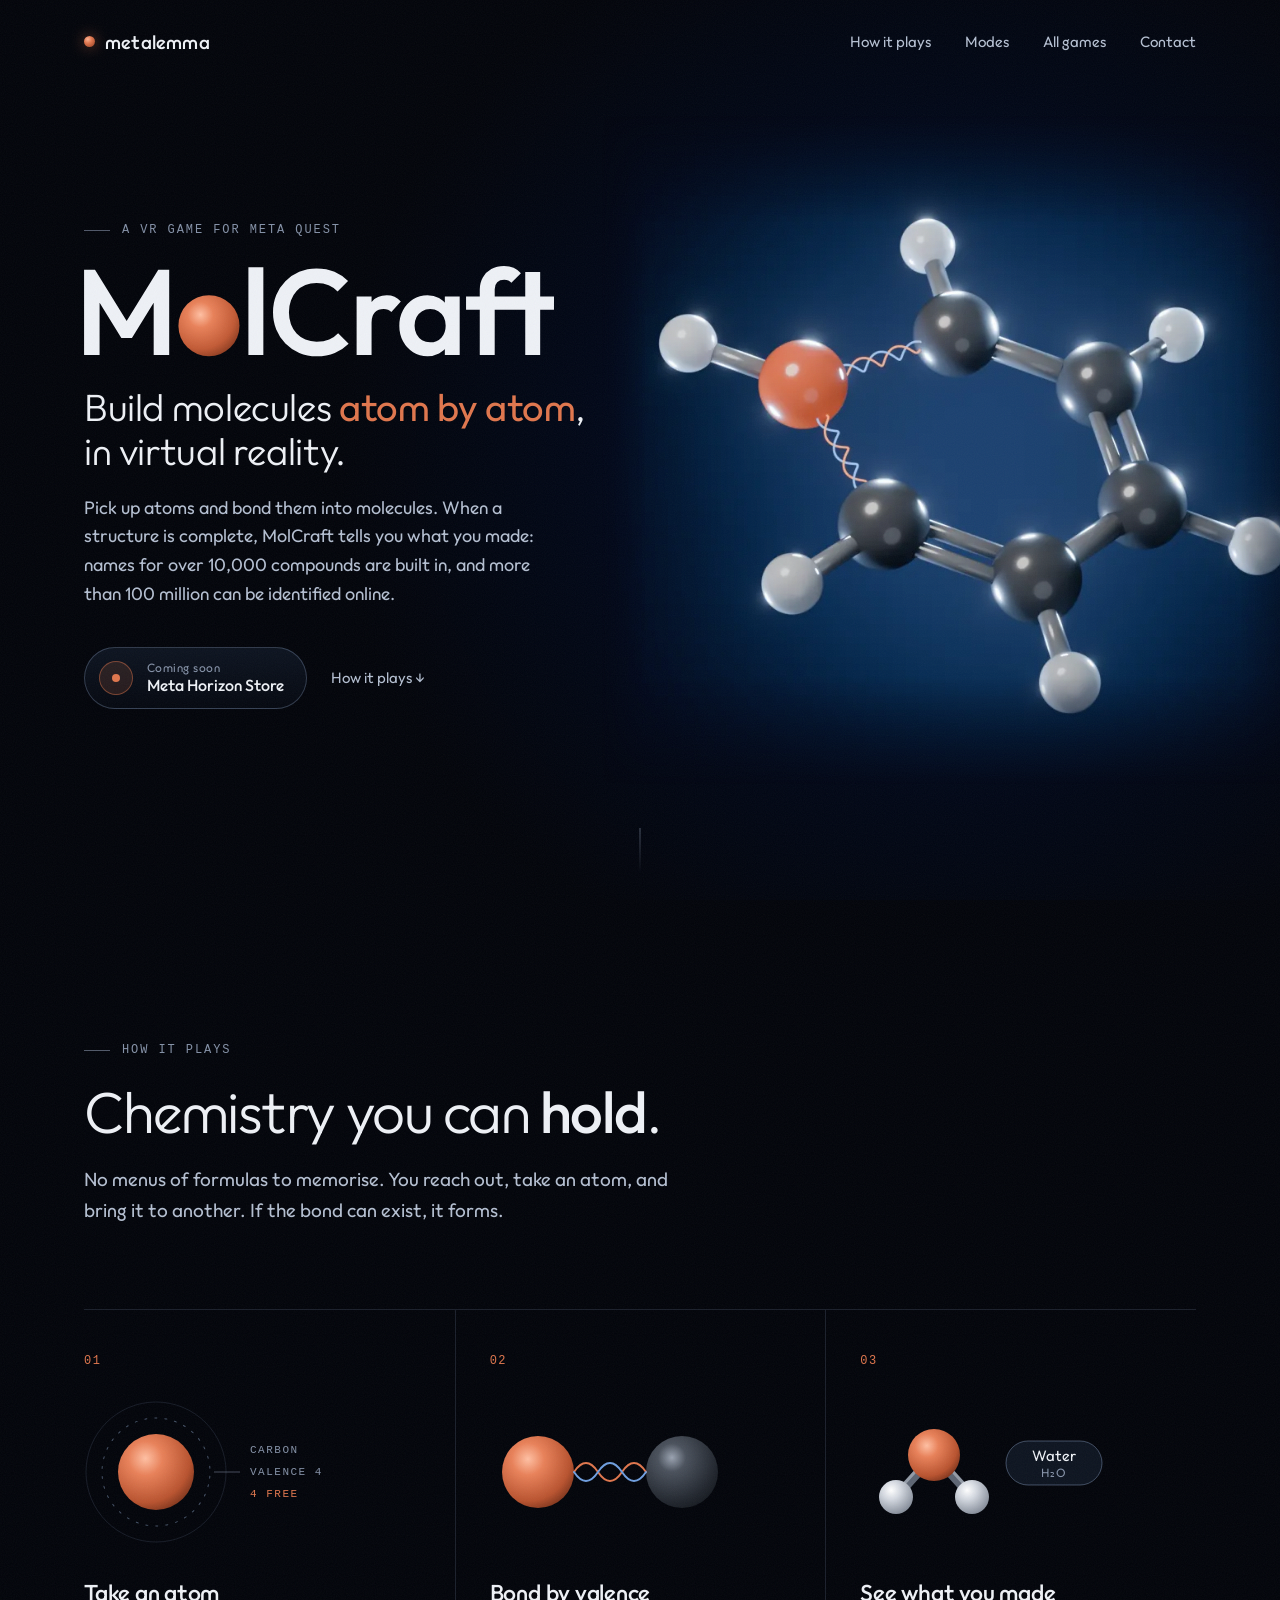
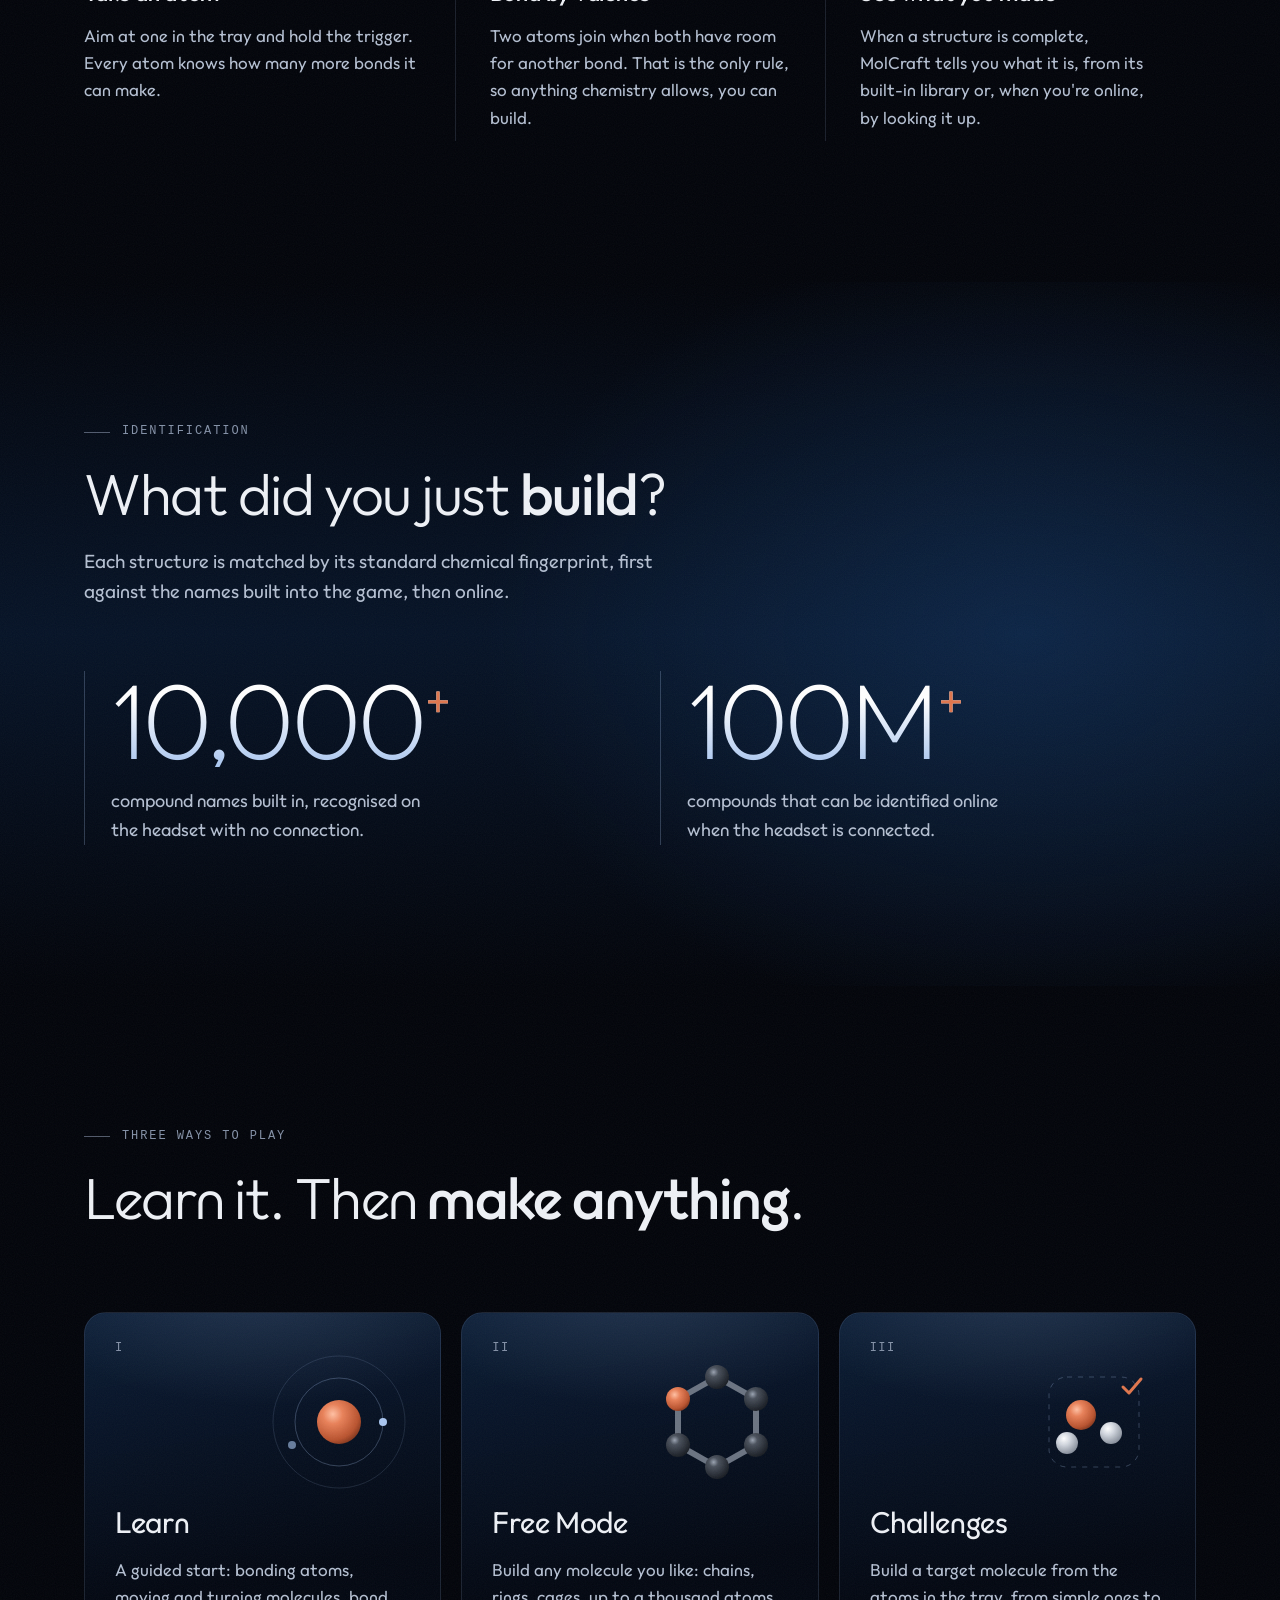
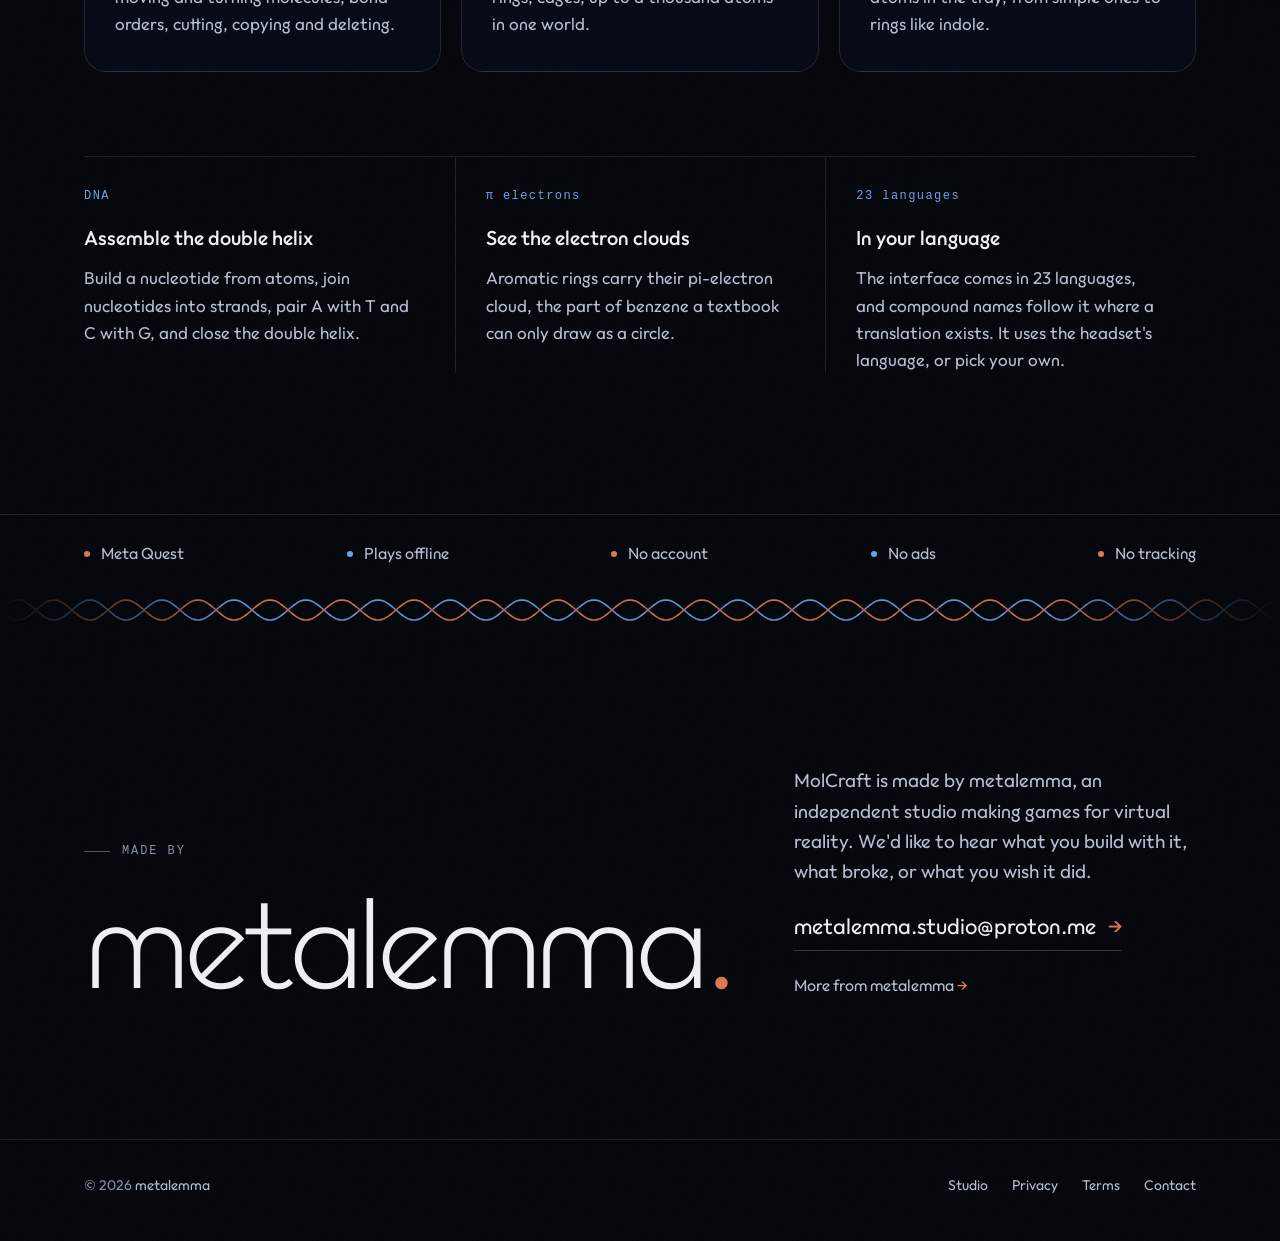
==== molcraft/index.html @ 891bd593 "Make the home page the studio's, move MolCraft to /molcraft/ The root is now metalemma's studio page" ====
<!doctype html>
<html lang="en">
<head>
<meta charset="utf-8">
<meta name="viewport" content="width=device-width, initial-scale=1">
<title>MolCraft — build molecules atom by atom in VR · metalemma</title>
<meta name="description" content="MolCraft is a VR game for Meta Quest from metalemma: pick up atoms, bond them into molecules, and see what you made.">
<meta name="theme-color" content="#02040a">
<meta property="og:type" content="website">
<meta property="og:site_name" content="metalemma">
<meta property="og:title" content="MolCraft — build molecules atom by atom in VR">
<meta property="og:description" content="A VR molecule-building game for Meta Quest, from metalemma.">
<meta property="og:url" content="https://metalemma.github.io/molcraft/">
<meta property="og:image" content="https://metalemma.github.io/assets/og.jpg">
<meta name="twitter:card" content="summary_large_image">
<link rel="icon" type="image/png" href="../assets/favicon.png">
<link rel="apple-touch-icon" href="../assets/apple-touch-icon.png">
<link rel="preload" href="../assets/outfit.woff2" as="font" type="font/woff2" crossorigin>
<link rel="stylesheet" href="../assets/site.css">
<style>
  /* ---------- hero ---------- */
  .hero {
    position: relative;
    min-height: min(100svh, 980px);
    display: flex; align-items: center;
    isolation: isolate;
    overflow: hidden;
  }
  .hero::before { /* the blue pool of light behind the molecule */
    content: ""; position: absolute; z-index: -2;
    inset: 0;
    background:
      radial-gradient(ellipse 48% 62% at 74% 50%, rgba(0, 9, 30, 1) 0, rgba(0, 8, 27, 0.92) 50%, rgba(0, 8, 27, 0) 100%),
      radial-gradient(ellipse 30% 40% at 76% 50%, rgba(28, 72, 130, 0.35), transparent);
  }
  .hero-art {
    position: absolute; z-index: -1;
    right: max(-5vw, calc((100vw - 1560px) / 2));
    top: 50%;
    width: min(58vw, 920px);
    transform: translateY(-50%);
    --fade: linear-gradient(90deg, transparent, #000 6%, #000 86%, transparent), linear-gradient(transparent, #000 16%, #000 84%, transparent);
    -webkit-mask-image: var(--fade); -webkit-mask-composite: source-in;
            mask-image: var(--fade); mask-composite: intersect;
    animation: hover 11s ease-in-out infinite;
  }
  .hero-art img { width: 100%; height: auto; }
  @keyframes hover {
    0%, 100% { transform: translateY(-50%) rotate(0deg); }
    50% { transform: translateY(calc(-50% - 12px)) rotate(-0.6deg); }
  }
  .hero .wrap { width: 100%; padding-top: 110px; padding-bottom: 90px; }
  .hero-copy { max-width: 520px; }
  .hero .label { animation: rise .9s .1s both cubic-bezier(.2,.7,.2,1); }
  .wordmark {
    margin: 26px 0 0;
    width: min(100%, 470px);
    animation: rise 1s .2s both cubic-bezier(.2,.7,.2,1);
  }
  .wordmark svg { width: 100%; height: auto; overflow: visible; }
  .tagline {
    margin: 30px 0 0;
    font-size: clamp(26px, 3.1vw, 38px);
    line-height: 1.15; font-weight: 300; letter-spacing: -0.01em;
    animation: rise 1s .32s both cubic-bezier(.2,.7,.2,1);
  }
  .tagline em { font-style: normal; color: var(--coral); font-weight: 400; }
  .pitch {
    margin: 20px 0 0; max-width: 460px;
    color: var(--ink-2); font-size: 18px;
    animation: rise 1s .44s both cubic-bezier(.2,.7,.2,1);
  }
  .cta {
    margin-top: 38px; display: flex; flex-wrap: wrap; align-items: center; gap: 14px 24px;
    animation: rise 1s .56s both cubic-bezier(.2,.7,.2,1);
  }
  /* Not a link until the store page is live. To link it, change the span to
     <a class="store" href="https://www.meta.com/experiences/..."> and drop aria-disabled. */
  .store {
    display: inline-flex; align-items: center; gap: 14px;
    padding: 12px 22px 12px 14px;
    border: 1px solid var(--line-strong);
    border-radius: 999px;
    background: linear-gradient(180deg, rgba(111, 159, 224, 0.10), rgba(111, 159, 224, 0.03));
    color: var(--ink); text-decoration: none;
    backdrop-filter: blur(6px);
  }
  .store .glyph {
    width: 34px; height: 34px; border-radius: 50%;
    display: grid; place-items: center;
    background: rgba(224, 118, 77, 0.14);
    border: 1px solid rgba(224, 118, 77, 0.45);
  }
  .store .glyph i {
    width: 8px; height: 8px; border-radius: 50%; background: var(--coral);
    box-shadow: 0 0 0 0 rgba(224, 118, 77, 0.6);
    animation: ping 2.4s ease-out infinite;
  }
  @keyframes ping { 70%, 100% { box-shadow: 0 0 0 9px rgba(224, 118, 77, 0); } }
  .store small { display: block; font-size: 12px; color: var(--ink-3); letter-spacing: 0.04em; line-height: 1.3; }
  .store b { display: block; font-weight: 500; font-size: 16px; line-height: 1.3; }
  .cta .more { color: var(--ink-2); text-decoration: none; font-size: 15px; }
  .cta .more:hover { color: var(--ink); }
  .cta .more span { display: inline-block; transition: transform .25s; }
  .cta .more:hover span { transform: translateY(3px); }

  @keyframes rise { from { opacity: 0; transform: translateY(14px); } }

  .scroll-cue {
    position: absolute; left: 50%; bottom: 26px; transform: translateX(-50%);
    width: 1px; height: 46px;
    background: linear-gradient(var(--ink-3), transparent);
    opacity: .6;
  }

  /* ---------- sections ---------- */
  section { position: relative; }
  .sec { padding: clamp(80px, 11vw, 150px) 0; }
  .sec-head { display: grid; gap: 22px; max-width: 760px; }
  .sec-head h2 {
    margin: 0;
    font-size: clamp(34px, 4.6vw, 58px);
    line-height: 1.04; font-weight: 300; letter-spacing: -0.025em;
  }
  .sec-head h2 strong { font-weight: 500; }
  .sec-head p { margin: 0; color: var(--ink-2); font-size: 19px; max-width: 600px; }

  /* ---------- the three steps ---------- */
  .steps {
    margin-top: clamp(48px, 7vw, 84px);
    display: grid; grid-template-columns: repeat(3, 1fr);
    border-top: 1px solid var(--line);
  }
  .step {
    padding: 34px 34px 10px 0;
    position: relative;
  }
  .step + .step { padding-left: 34px; border-left: 1px solid var(--line); }
  .step .n {
    font-family: var(--mono); font-size: 12px; color: var(--coral); letter-spacing: .12em;
  }
  .step figure { margin: 26px 0 28px; height: 150px; display: grid; place-items: center start; }
  .step figure svg { height: 150px; width: auto; max-width: 100%; overflow: visible; }
  .step h3 { margin: 0 0 10px; font-size: 23px; font-weight: 500; letter-spacing: -0.01em; }
  .step p { margin: 0; color: var(--ink-2); }

  /* ---------- numbers ---------- */
  .numbers {
    background:
      radial-gradient(ellipse 60% 80% at 80% 50%, rgba(20, 58, 108, 0.45), transparent 70%),
      linear-gradient(180deg, var(--void), var(--navy) 50%, var(--void));
  }
  .numbers .wrap { display: grid; grid-template-columns: 1fr 1fr; gap: 64px 40px; align-items: start; }
  .numbers .sec-head { grid-column: 1 / -1; }
  .num { border-left: 1px solid var(--line-strong); padding-left: 26px; }
  .num .big {
    display: block;
    font-size: clamp(64px, 8.4vw, 120px);
    line-height: .9; font-weight: 200; letter-spacing: -0.045em;
    background: linear-gradient(180deg, #fff 30%, var(--blue-soft));
    -webkit-background-clip: text; background-clip: text; color: transparent;
  }
  .num .big sup { font-size: .45em; vertical-align: .85em; color: var(--coral); -webkit-text-fill-color: var(--coral); font-weight: 300; margin-left: .04em; }
  .num p { margin: 20px 0 0; color: var(--ink-2); max-width: 320px; font-size: 18px; }

  /* ---------- modes ---------- */
  .modes {
    margin-top: clamp(48px, 7vw, 84px);
    display: grid; grid-template-columns: repeat(3, 1fr); gap: 20px;
  }
  .mode {
    position: relative; overflow: hidden;
    border: 1px solid var(--line);
    border-radius: 22px;
    padding: 30px 30px 34px;
    min-height: 360px;
    display: flex; flex-direction: column; justify-content: flex-end;
    background: linear-gradient(170deg, rgba(14, 38, 72, 0.7), rgba(3, 8, 18, 0.9) 70%);
    transition: border-color .3s, transform .4s cubic-bezier(.2,.7,.2,1);
  }
  .mode:hover { border-color: var(--line-strong); transform: translateY(-4px); }
  .mode::before { /* rim light, as in the render */
    content: ""; position: absolute; inset: 0; border-radius: inherit; pointer-events: none;
    background: radial-gradient(120% 60% at 50% -10%, rgba(169, 198, 240, 0.16), transparent 60%);
  }
  .mode .tag { position: absolute; top: 26px; left: 30px; font-family: var(--mono); font-size: 12px; color: var(--ink-3); letter-spacing: .12em; }
  .mode svg { position: absolute; top: 34px; right: 26px; width: 150px; height: 150px; }
  .mode h3 { margin: 0 0 10px; font-size: 30px; font-weight: 400; letter-spacing: -0.015em; }
  .mode p { margin: 0; color: var(--ink-2); }

  /* ---------- details ---------- */
  .details { margin-top: clamp(48px, 7vw, 84px); display: grid; grid-template-columns: repeat(3, 1fr); gap: 0; border-top: 1px solid var(--line); }
  .detail { padding: 30px 30px 0 0; }
  .detail + .detail { padding-left: 30px; border-left: 1px solid var(--line); }
  .detail h3 { margin: 0 0 10px; font-size: 20px; font-weight: 500; }
  .detail p { margin: 0; color: var(--ink-2); }
  .detail .k { display: block; font-family: var(--mono); font-size: 12px; color: var(--blue); letter-spacing: .12em; margin-bottom: 16px; }

  /* ---------- facts strip ---------- */
  .facts {
    border-top: 1px solid var(--line);
    padding: 26px 0 30px;
  }
  .facts ul {
    list-style: none; margin: 0; padding: 0;
    display: flex; flex-wrap: wrap; justify-content: space-between; gap: 14px 30px;
    font-size: 16px; color: var(--ink-2);
  }
  .facts li { display: inline-flex; align-items: center; gap: 11px; }
  .facts li::before { content: ""; width: 6px; height: 6px; border-radius: 50%; background: var(--coral); }
  .facts li:nth-child(even)::before { background: var(--blue); }

  /* ---------- studio ---------- */
  .studio .wrap { display: grid; grid-template-columns: 1fr 1fr; gap: 60px; align-items: end; }
  .studio .studio-name {
    margin: 22px 0 0;
    font-size: clamp(56px, 10vw, 148px); line-height: .9; font-weight: 200; letter-spacing: -0.05em;
  }
  .studio .studio-name span { color: var(--coral); }
  .studio p.lede { margin: 0 0 22px; color: var(--ink-2); font-size: 19px; max-width: 470px; }
  .mail {
    display: inline-flex; align-items: center; gap: 12px;
    font-size: clamp(18px, 2vw, 22px); color: var(--ink); text-decoration: none;
    border-bottom: 1px solid var(--line-strong); padding-bottom: 6px;
  }
  .mail:hover { border-color: var(--coral); color: var(--ink); }
  .mail span { color: var(--coral); transition: transform .25s; }
  .studio .studio-name a { color: inherit; text-decoration: none; }
  .studio-link { display: table; margin-top: 22px; color: var(--ink-2); text-decoration: none; font-size: 16px; }
  .studio-link span { display: inline-block; color: var(--coral); transition: transform .25s; }
  .studio-link:hover { color: var(--ink); }
  .studio-link:hover span { transform: translateX(4px); }
  .mail:hover span { transform: translateX(4px); }

  /* ---------- reveal on scroll ---------- */
  .js .reveal { opacity: 0; transform: translateY(22px); transition: opacity .9s cubic-bezier(.2,.7,.2,1), transform .9s cubic-bezier(.2,.7,.2,1); }
  .js .reveal.in { opacity: 1; transform: none; }

  /* ---------- small screens ---------- */
  @media (max-width: 1200px) and (min-width: 901px) {
    .hero-art { width: 52vw; right: -2vw; }
    .hero-copy { max-width: 46vw; }
    .wordmark { width: min(100%, 400px); }
  }
  @media (max-width: 900px) {
    .hero { min-height: auto; display: block; }
    .hero::before { background: radial-gradient(ellipse 90% 34% at 50% 22%, rgba(0, 8, 27, 1), rgba(0, 8, 27, 0)); }
    .hero-art {
      position: relative; right: auto; top: auto;
      width: 118vw; margin: 70px -9vw -10vw; transform: none;
      animation-name: hover-m;
    }
    @keyframes hover-m { 50% { transform: translateY(-8px); } }
    .hero .wrap { padding-top: 0; padding-bottom: 72px; }
    .scroll-cue { display: none; }
    .steps, .details { grid-template-columns: 1fr; }
    .step, .step + .step, .detail, .detail + .detail { padding: 30px 0; border-left: 0; }
    .step + .step, .detail + .detail { border-top: 1px solid var(--line); }
    .step figure { height: 120px; margin: 18px 0 20px; }
    .step figure svg { height: 120px; }
    .modes { grid-template-columns: 1fr; }
    .mode { min-height: 280px; }
    .studio .wrap { grid-template-columns: 1fr; gap: 30px; }
  }
  @media (max-width: 560px) {
    body { font-size: 16px; }
    .bar nav a.opt { display: none; }
    .numbers .wrap { grid-template-columns: 1fr; gap: 34px; }
    .facts ul { justify-content: flex-start; }
    .sec-head p, .studio p.lede { font-size: 17px; }
  }
</style>
</head>
<body>
<a class="skip" href="#main">Skip to content</a>

<header class="bar">
  <div class="wrap">
    <a class="studio-mark" href="../" aria-label="metalemma home"><span class="dot" aria-hidden="true"></span>metalemma</a>
    <nav aria-label="Site">
      <a class="opt" href="#molcraft">How it plays</a>
      <a class="opt" href="#modes">Modes</a>
      <a href="../#games">All games</a>
      <a href="#studio">Contact</a>
    </nav>
  </div>
</header>

<main id="main">

  <section class="hero" aria-labelledby="molcraft-title">
    <div class="hero-art" aria-hidden="true">
      <picture>
        <source type="image/webp" srcset="../assets/molecule-900.webp 900w, ../assets/molecule-1600.webp 1600w" sizes="(max-width: 900px) 118vw, 58vw">
        <img src="../assets/molecule-1100.jpg" width="1600" height="1440" alt="" fetchpriority="high">
      </picture>
    </div>
    <div class="wrap">
      <div class="hero-copy">
        <span class="label">A VR game for Meta Quest</span>
        <h1 class="wordmark" id="molcraft-title">
          <svg viewBox="73 -732 3865 742" role="img" aria-label="MolCraft">
            <defs>
              <radialGradient id="atom" cx="0.36" cy="0.32" r="0.75">
                <stop offset="0" stop-color="#ffc0a3"/>
                <stop offset="0.28" stop-color="#e98159"/>
                <stop offset="0.75" stop-color="#c25a35"/>
                <stop offset="1" stop-color="#8a3a1f"/>
              </radialGradient>
            </defs>
            <path fill="#eef1f6" d="M73.4 0V-701.8H163.2L450.3 -236.5H396.7L683.6 -701.8H773.4V0H645.9V-480.9L672.3 -473.7L467 -140.8H379.8L174.6 -473.7L200.9 -480.9V0Z M1424.9 0V-721.8H1547.8V0Z M1985.6 10.3Q1908.7 10.3 1843.3 -17.2Q1777.8 -44.7 1729.1 -94.3Q1680.3 -143.8 1653.8 -209.7Q1627.3 -275.5 1627.3 -351.1Q1627.3 -426.8 1653.8 -492.5Q1680.3 -558.3 1729 -607.3Q1777.7 -656.3 1843 -684.2Q1908.4 -712.1 1985.3 -712.1Q2070 -712.1 2133 -684.4Q2196.1 -656.7 2244.5 -609L2158.2 -522.6Q2128.3 -555.4 2085.3 -573.8Q2042.3 -592.2 1985.3 -592.2Q1935.1 -592.2 1893.5 -574.9Q1851.9 -557.7 1821.5 -525.5Q1791.2 -493.2 1774.7 -448.8Q1758.2 -404.4 1758.2 -351.1Q1758.2 -297.6 1774.7 -253.1Q1791.2 -208.7 1821.5 -176.5Q1851.9 -144.3 1893.5 -126.9Q1935.1 -109.6 1985.3 -109.6Q2046.4 -109.6 2089.5 -128.3Q2132.7 -147 2162.9 -179.9L2249.4 -93.5Q2200.6 -44.9 2135.5 -17.3Q2070.3 10.3 1985.6 10.3Z M2314.9 0V-481.8H2437.8V0ZM2437.8 -266.8 2391.9 -295.2Q2397.6 -384.5 2439.6 -438.2Q2481.6 -491.8 2562.7 -491.8Q2598.4 -491.8 2626.7 -479.6Q2655 -467.3 2678.5 -440.4L2600.8 -354.1Q2588.7 -367.2 2573.1 -373.1Q2557.4 -379 2536.9 -379Q2493.3 -379 2465.6 -351.7Q2437.8 -324.4 2437.8 -266.8Z M2897.5 10Q2831.9 10 2779.3 -23Q2726.7 -56 2696.3 -112.7Q2665.9 -169.3 2665.9 -240.1Q2665.9 -311.7 2696.3 -368.4Q2726.7 -425.1 2779.3 -458.5Q2831.9 -491.8 2897.5 -491.8Q2950.7 -491.8 2992.3 -469.7Q3033.9 -447.5 3058.8 -408.8Q3083.7 -370 3084.8 -320.7V-161.1Q3083.7 -111.8 3059.2 -73Q3034.7 -34.3 2992.7 -12.1Q2950.7 10 2897.5 10ZM2919.4 -104.2Q2976.8 -104.2 3012 -142.6Q3047.3 -181 3047.3 -240.9Q3047.3 -281.2 3031.3 -312Q3015.4 -342.8 2986.7 -360.2Q2958 -377.6 2919.6 -377.6Q2882 -377.6 2853.3 -360.2Q2824.6 -342.8 2808 -311.9Q2791.5 -281 2791.5 -240.9Q2791.5 -200.8 2808 -169.9Q2824.4 -139 2853.2 -121.6Q2882 -104.2 2919.4 -104.2ZM3040.4 0V-129.5L3060.6 -246.9L3040.4 -363.4V-481.8H3162.6V0Z M3327.7 0V-538.3Q3327.7 -594.7 3352.7 -638.3Q3377.7 -681.8 3422.7 -707Q3467.6 -732.1 3527.3 -732.1Q3573.1 -732.1 3606 -716.7Q3638.9 -701.2 3666.2 -672.9L3587.7 -594.4Q3576.4 -605.8 3562.9 -612.3Q3549.3 -618.7 3528.8 -618.7Q3491.4 -618.7 3471 -598.4Q3450.6 -578 3450.6 -540.5V0ZM3214.9 -372.8V-481.8H3594.1V-372.8Z M3701.7 0V-682.1H3824.6V0ZM3588.2 -372.8V-481.8H3938.1V-372.8Z"/>
            <circle fill="url(#atom)" cx="1100.4" cy="-240.9" r="251.2"/>
          </svg>
        </h1>
        <p class="tagline">Build molecules <em>atom by atom</em>, in virtual reality.</p>
        <p class="pitch">Pick up atoms and bond them into molecules. When a structure is complete, MolCraft tells you what you made: names for over 10,000 compounds are built in, and more than 100 million can be identified online.</p>
        <div class="cta">
          <span class="store" aria-disabled="true">
            <span class="glyph" aria-hidden="true"><i></i></span>
            <span><small>Coming soon</small><b>Meta Horizon Store</b></span>
          </span>
          <a class="more" href="#molcraft">How it plays <span aria-hidden="true">↓</span></a>
        </div>
      </div>
    </div>
    <div class="scroll-cue" aria-hidden="true"></div>
  </section>

  <section class="sec" id="molcraft" aria-labelledby="how-title">
    <div class="wrap">
      <div class="sec-head reveal">
        <span class="label">How it plays</span>
        <h2 id="how-title">Chemistry you can <strong>hold</strong>.</h2>
        <p>No menus of formulas to memorise. You reach out, take an atom, and bring it to another. If the bond can exist, it forms.</p>
      </div>

      <div class="steps">
        <article class="step reveal">
          <span class="n">01</span>
          <figure aria-hidden="true">
            <svg viewBox="-6 0 246 150">
              <defs>
                <radialGradient id="g-coral" cx=".36" cy=".32" r=".75"><stop offset="0" stop-color="#ffc0a3"/><stop offset=".3" stop-color="#e98159"/><stop offset=".78" stop-color="#b9532f"/><stop offset="1" stop-color="#7a321a"/></radialGradient>
                <radialGradient id="g-metal" cx=".36" cy=".3" r=".78"><stop offset="0" stop-color="#9aa3b1"/><stop offset=".25" stop-color="#4a515c"/><stop offset=".8" stop-color="#20252d"/><stop offset="1" stop-color="#14181e"/></radialGradient>
                <radialGradient id="g-h" cx=".36" cy=".3" r=".78"><stop offset="0" stop-color="#ffffff"/><stop offset=".35" stop-color="#d4d9e1"/><stop offset="1" stop-color="#7d8592"/></radialGradient>
                <linearGradient id="g-bond" x1="0" y1="0" x2="0" y2="1"><stop offset="0" stop-color="#c5ccd6"/><stop offset=".5" stop-color="#7c8592"/><stop offset="1" stop-color="#3a4049"/></linearGradient>
              </defs>
              <circle cx="66" cy="75" r="38" fill="url(#g-coral)"/>
              <circle cx="66" cy="75" r="54" fill="none" stroke="#a9c6f0" stroke-opacity=".4" stroke-dasharray="2 8" stroke-linecap="round">
                <animateTransform attributeName="transform" type="rotate" from="0 66 75" to="360 66 75" dur="40s" repeatCount="indefinite"/>
              </circle>
              <circle cx="66" cy="75" r="70" fill="none" stroke="#a9c6f0" stroke-opacity=".12"/>
              <g font-family="ui-monospace, Menlo, monospace" font-size="11" fill="#8592a8" letter-spacing="1.5">
                <text x="160" y="56">CARBON</text>
                <text x="160" y="78">VALENCE 4</text>
                <text x="160" y="100" fill="#e0764d">4 FREE</text>
              </g>
              <line x1="124" y1="75" x2="150" y2="75" stroke="#8592a8" stroke-opacity=".5"/>
            </svg>
          </figure>
          <h3>Take an atom</h3>
          <p>Aim at one in the tray and hold the trigger. Every atom knows how many more bonds it can make.</p>
        </article>

        <article class="step reveal">
          <span class="n">02</span>
          <figure aria-hidden="true">
            <svg viewBox="0 0 240 150">
              <circle cx="48" cy="75" r="36" fill="url(#g-coral)"/>
              <circle cx="192" cy="75" r="36" fill="url(#g-metal)"/>
              <g fill="none" stroke-width="2" stroke-linecap="round">
                <path id="strand-a" stroke="#e0764d" d="M84 75 C 92 63, 100 63, 108 75 S 124 87, 132 75 S 148 63, 156 75"/>
                <path stroke="#6f9fe0" d="M84 75 C 92 87, 100 87, 108 75 S 124 63, 132 75 S 148 87, 156 75"/>
              </g>
            </svg>
          </figure>
          <h3>Bond by valence</h3>
          <p>Two atoms join when both have room for another bond. That is the only rule, so anything chemistry allows, you can build.</p>
        </article>

        <article class="step reveal">
          <span class="n">03</span>
          <figure aria-hidden="true">
            <svg viewBox="0 0 250 150">
              <g>
                <g stroke-linecap="round"><line x1="74" y1="58" x2="36" y2="100" stroke="#5d6573" stroke-width="9"/><line x1="74" y1="58" x2="112" y2="100" stroke="#5d6573" stroke-width="9"/>
                <line x1="72" y1="56" x2="34" y2="98" stroke="#aab2bd" stroke-width="3" stroke-opacity=".7"/><line x1="76" y1="56" x2="114" y2="98" stroke="#aab2bd" stroke-width="3" stroke-opacity=".7"/></g>
                <circle cx="74" cy="58" r="26" fill="url(#g-coral)"/>
                <circle cx="36" cy="100" r="17" fill="url(#g-h)"/>
                <circle cx="112" cy="100" r="17" fill="url(#g-h)"/>
              </g>
              <g>
                <rect x="146" y="44" width="96" height="44" rx="22" fill="rgba(111,159,224,.10)" stroke="rgba(169,198,240,.35)"/>
                <text x="194" y="64" text-anchor="middle" font-family="Outfit, sans-serif" font-size="15" fill="#eef1f6">Water</text>
                <text x="194" y="80" text-anchor="middle" font-family="Outfit, sans-serif" font-size="12" fill="#8592a8" letter-spacing="1">H₂O</text>
              </g>
            </svg>
          </figure>
          <h3>See what you made</h3>
          <p>When a structure is complete, MolCraft tells you what it is, from its built-in library or, when you're online, by looking it up.</p>
        </article>
      </div>
    </div>
  </section>

  <section class="sec numbers" aria-labelledby="num-title">
    <div class="wrap">
      <div class="sec-head reveal">
        <span class="label">Identification</span>
        <h2 id="num-title">What did you just <strong>build</strong>?</h2>
        <p>Each structure is matched by its standard chemical fingerprint, first against the names built into the game, then online.</p>
      </div>
      <div class="num reveal">
        <span class="big">10,000<sup>+</sup></span>
        <p>compound names built in, recognised on the headset with no connection.</p>
      </div>
      <div class="num reveal">
        <span class="big">100M<sup>+</sup></span>
        <p>compounds that can be identified online when the headset is connected.</p>
      </div>
    </div>
  </section>

  <section class="sec" id="modes" aria-labelledby="modes-title">
    <div class="wrap">
      <div class="sec-head reveal">
        <span class="label">Three ways to play</span>
        <h2 id="modes-title">Learn it. Then <strong>make anything</strong>.</h2>
      </div>
      <div class="modes">
        <article class="mode reveal">
          <span class="tag">I</span>
          <svg viewBox="0 0 150 150" aria-hidden="true">
            <circle cx="75" cy="75" r="22" fill="url(#g-coral)"/>
            <circle cx="75" cy="75" r="44" fill="none" stroke="#a9c6f0" stroke-opacity=".28"/>
            <circle cx="75" cy="75" r="66" fill="none" stroke="#a9c6f0" stroke-opacity=".14"/>
            <circle cx="119" cy="75" r="4" fill="#a9c6f0"/>
            <circle cx="28" cy="98" r="4" fill="#a9c6f0" opacity=".6"/>
          </svg>
          <h3>Learn</h3>
          <p>A guided start: bonding atoms, moving and turning molecules, bond orders, cutting, copying and deleting.</p>
        </article>
        <article class="mode reveal">
          <span class="tag">II</span>
          <svg viewBox="0 0 150 150" aria-hidden="true">
            <g stroke="#6b7482" stroke-width="6" stroke-linecap="round">
              <line x1="75" y1="30" x2="114" y2="52"/><line x1="114" y1="52" x2="114" y2="98"/><line x1="114" y1="98" x2="75" y2="120"/>
              <line x1="75" y1="120" x2="36" y2="98"/><line x1="36" y1="98" x2="36" y2="52"/><line x1="36" y1="52" x2="75" y2="30"/>
            </g>
            <circle cx="75" cy="30" r="12" fill="url(#g-metal)"/><circle cx="114" cy="52" r="12" fill="url(#g-metal)"/>
            <circle cx="114" cy="98" r="12" fill="url(#g-metal)"/><circle cx="75" cy="120" r="12" fill="url(#g-metal)"/>
            <circle cx="36" cy="98" r="12" fill="url(#g-metal)"/><circle cx="36" cy="52" r="12" fill="url(#g-coral)"/>
          </svg>
          <h3>Free Mode</h3>
          <p>Build any molecule you like: chains, rings, cages, up to a thousand atoms in one world.</p>
        </article>
        <article class="mode reveal">
          <span class="tag">III</span>
          <svg viewBox="0 0 150 150" aria-hidden="true">
            <rect x="30" y="30" width="90" height="90" rx="18" fill="none" stroke="#a9c6f0" stroke-opacity=".28" stroke-dasharray="5 6"/>
            <circle cx="62" cy="68" r="15" fill="url(#g-coral)"/>
            <circle cx="92" cy="86" r="11" fill="url(#g-h)"/>
            <circle cx="48" cy="96" r="11" fill="url(#g-h)"/>
            <path d="M104 40 l6 6 l12 -14" fill="none" stroke="#e0764d" stroke-width="3" stroke-linecap="round" stroke-linejoin="round"/>
          </svg>
          <h3>Challenges</h3>
          <p>Build a target molecule from the atoms in the tray, from simple ones to rings like indole.</p>
        </article>
      </div>

      <div class="details">
        <div class="detail reveal">
          <span class="k">DNA</span>
          <h3>Assemble the double helix</h3>
          <p>Build a nucleotide from atoms, join nucleotides into strands, pair A with T and C with G, and close the double helix.</p>
        </div>
        <div class="detail reveal">
          <span class="k">π electrons</span>
          <h3>See the electron clouds</h3>
          <p>Aromatic rings carry their pi-electron cloud, the part of benzene a textbook can only draw as a circle.</p>
        </div>
        <div class="detail reveal">
          <span class="k">23 languages</span>
          <h3>In your language</h3>
          <p>The interface comes in 23 languages, and compound names follow it where a translation exists. It uses the headset's language, or pick your own.</p>
        </div>
      </div>
    </div>
  </section>

  <div class="facts" role="region" aria-label="At a glance">
    <div class="wrap">
      <ul>
        <li>Meta Quest</li>
        <li>Plays offline</li>
        <li>No account</li>
        <li>No ads</li>
        <li>No tracking</li>
      </ul>
    </div>
  </div>

  <div class="braid" aria-hidden="true" style="opacity:.9"></div>

  <section class="sec studio" id="studio" aria-labelledby="studio-title">
    <div class="wrap">
      <div class="reveal">
        <span class="label">Made by</span>
        <p class="studio-name" id="studio-title"><a href="../">metalemma<span>.</span></a></p>
      </div>
      <div class="reveal">
        <p class="lede">MolCraft is made by metalemma, an independent studio making games for virtual reality. We'd like to hear what you build with it, what broke, or what you wish it did.</p>
        <a class="mail" href="mailto:metalemma.studio@proton.me">metalemma.studio@proton.me <span aria-hidden="true">→</span></a>
        <a class="studio-link" href="../">More from metalemma <span aria-hidden="true">→</span></a>
      </div>
    </div>
  </section>

</main>

<footer class="foot">
  <div class="wrap">
    <span>© 2026 <a href="../">metalemma</a></span>
    <span class="links">
      <a href="../">Studio</a>
      <a href="privacy/">Privacy</a>
      <a href="terms/">Terms</a>
      <a href="mailto:metalemma.studio@proton.me">Contact</a>
    </span>
  </div>
</footer>

<script>
  // Fade sections in as they scroll into view. Without JS everything is simply visible.
  (function () {
    if (!('IntersectionObserver' in window)) return;
    document.documentElement.classList.add('js');
    var io = new IntersectionObserver(function (entries) {
      entries.forEach(function (e) {
        if (e.isIntersecting) { e.target.classList.add('in'); io.unobserve(e.target); }
      });
    }, { rootMargin: '0px 0px -8% 0px' });
    document.querySelectorAll('.reveal').forEach(function (el, i) {
      el.style.transitionDelay = (i % 3) * 90 + 'ms';
      io.observe(el);
    });
  })();
</script>
</body>
</html>
---- assets/site.css ----
/* metalemma - shared styles. Static, no build step. */

@font-face {
  font-family: "Outfit";
  src: url("outfit.woff2") format("woff2");
  font-weight: 100 900;
  font-display: swap;
}

:root {
  color-scheme: dark;
  --ink: #eef1f6;
  --ink-2: #b4bfd1;
  --ink-3: #8592a8;
  --void: #02040a;
  --navy: #061327;
  --deep: #0b2547;
  --blue: #6f9fe0;
  --blue-soft: #a9c6f0;
  --coral: #e0764d;
  --coral-deep: #ca6842;
  --line: rgba(169, 198, 240, 0.14);
  --line-strong: rgba(169, 198, 240, 0.26);
  --mono: ui-monospace, "SF Mono", "JetBrains Mono", Menlo, Consolas, monospace;
  --gutter: clamp(20px, 5vw, 72px);
  --max: 1240px;
}

*, *::before, *::after { box-sizing: border-box; }

html { -webkit-text-size-adjust: 100%; scroll-behavior: smooth; }

body {
  margin: 0;
  background: var(--void);
  color: var(--ink);
  font: 400 17px/1.6 "Outfit", system-ui, sans-serif;
  font-feature-settings: "ss01";
  -webkit-font-smoothing: antialiased;
  overflow-x: hidden;
  position: relative;
}

/* faint film grain over everything, like the render */
body::after {
  content: "";
  position: absolute;
  inset: 0;
  pointer-events: none;
  z-index: 100;
  opacity: 0.05;
  background-image: url("data:image/svg+xml,%3Csvg xmlns='http://www.w3.org/2000/svg' width='160' height='160'%3E%3Cfilter id='n'%3E%3CfeTurbulence type='fractalNoise' baseFrequency='.9' numOctaves='2' stitchTiles='stitch'/%3E%3C/filter%3E%3Crect width='100%25' height='100%25' filter='url(%23n)'/%3E%3C/svg%3E");
}

img, svg { display: block; max-width: 100%; }

a { color: var(--blue-soft); text-decoration-thickness: 1px; text-underline-offset: 3px; }
a:hover { color: var(--ink); }
:focus-visible { outline: 2px solid var(--coral); outline-offset: 3px; border-radius: 4px; }

.skip {
  position: absolute; left: 12px; top: -60px; z-index: 200;
  background: var(--ink); color: var(--void); padding: 8px 14px; border-radius: 8px;
}
.skip:focus { top: 12px; }

.wrap { max-width: var(--max); margin: 0 auto; padding: 0 var(--gutter); }

/* ---------- top bar ---------- */

.bar {
  position: absolute; inset: 0 0 auto 0; z-index: 10;
}
.bar .wrap {
  display: flex; align-items: center; justify-content: space-between;
  height: 84px;
}
.studio-mark {
  display: inline-flex; align-items: center; gap: 10px;
  color: var(--ink); text-decoration: none;
  font-weight: 500; font-size: 19px; letter-spacing: 0.01em;
}
.studio-mark .dot {
  width: 11px; height: 11px; border-radius: 50%;
  background: radial-gradient(circle at 35% 30%, #ffb393 0, var(--coral) 38%, #8f3c20 100%);
  box-shadow: 0 0 14px rgba(224, 118, 77, 0.55);
}
.bar nav { display: flex; gap: clamp(16px, 3vw, 34px); }
.bar nav a {
  color: var(--ink-2); text-decoration: none; font-size: 15px;
}
.bar nav a:hover { color: var(--ink); }

/* ---------- label / eyebrow ---------- */

.label {
  font-family: var(--mono);
  font-size: 12px; letter-spacing: 0.16em; text-transform: uppercase;
  color: var(--ink-3);
  display: inline-flex; align-items: center; gap: 12px;
}
.label::before {
  content: ""; width: 26px; height: 1px; background: currentColor; opacity: 0.6;
}

/* ---------- braid (the key art's electron pair: a coral and a blue strand) ---------- */

.braid {
  height: 28px;
  background: url("braid.svg") repeat-x 0 50% / 72px 28px;
  animation: braid-drift 5s linear infinite;
  -webkit-mask-image: linear-gradient(90deg, transparent, #000 18%, #000 82%, transparent);
          mask-image: linear-gradient(90deg, transparent, #000 18%, #000 82%, transparent);
}
@keyframes braid-drift { to { background-position: 72px 50%; } }

/* ---------- footer ---------- */

.foot {
  border-top: 1px solid var(--line);
  padding: 34px 0 44px;
  color: var(--ink-3);
  font-size: 14px;
}
.foot .wrap {
  display: flex; flex-wrap: wrap; gap: 14px 28px; align-items: center; justify-content: space-between;
}
.foot a { color: var(--ink-2); text-decoration: none; }
.foot a:hover { color: var(--ink); }
.foot .links { display: flex; flex-wrap: wrap; gap: 24px; }

@media (prefers-reduced-motion: reduce) {
  *, *::before, *::after { animation: none !important; transition: none !important; }
  html { scroll-behavior: auto; }
  .js .reveal { opacity: 1 !important; transform: none !important; }
}
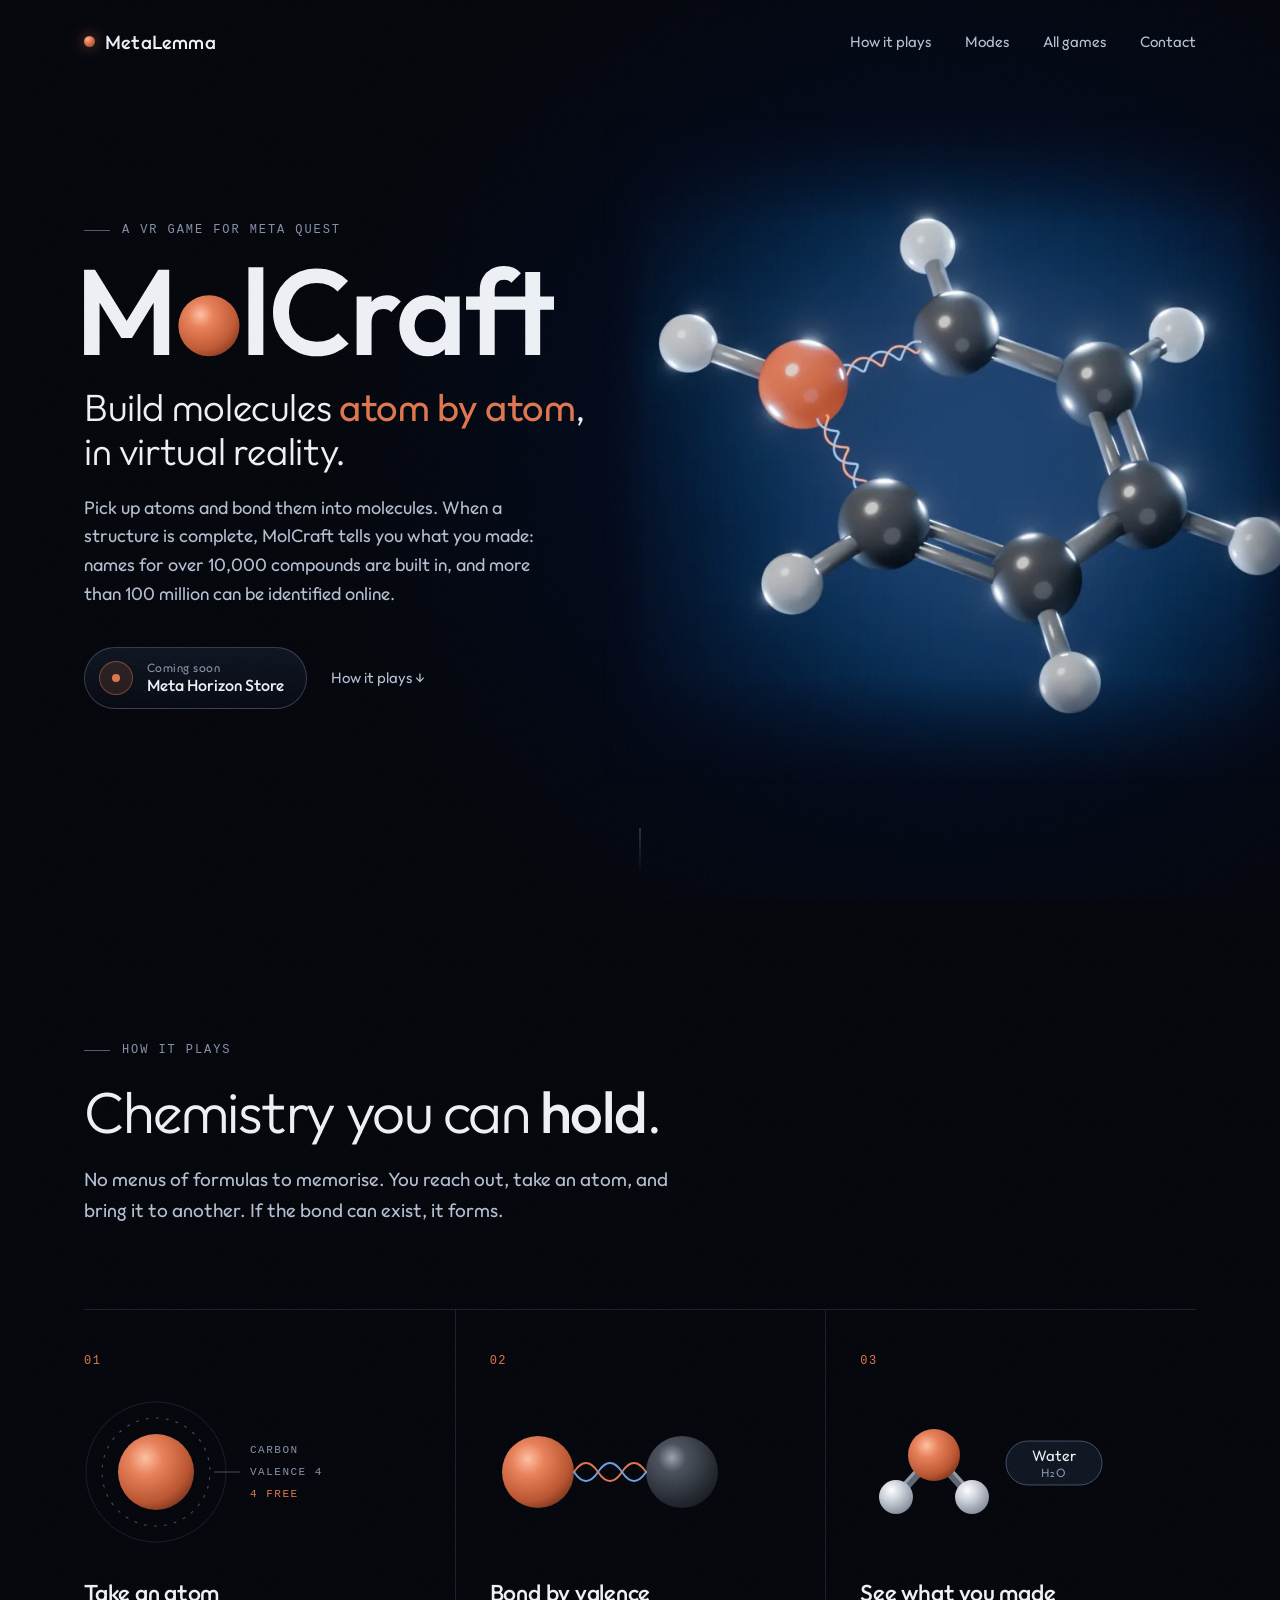
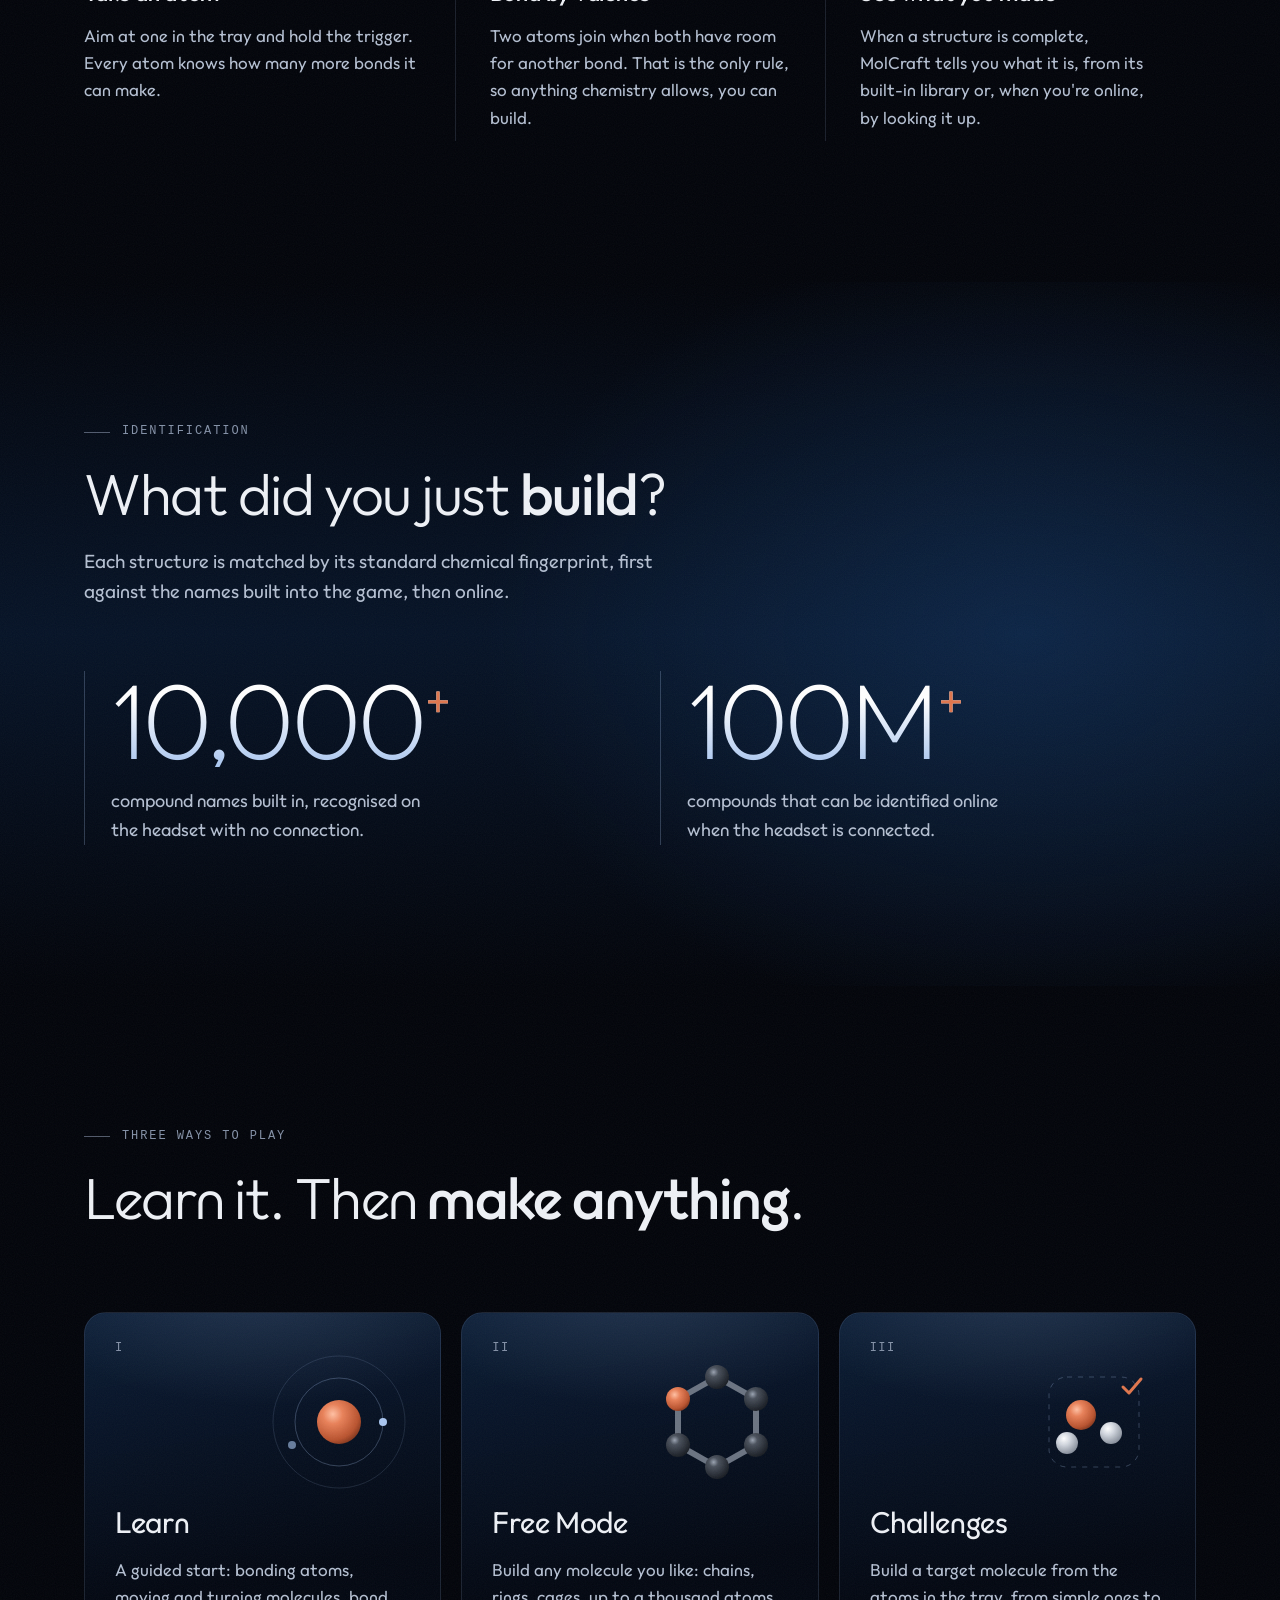
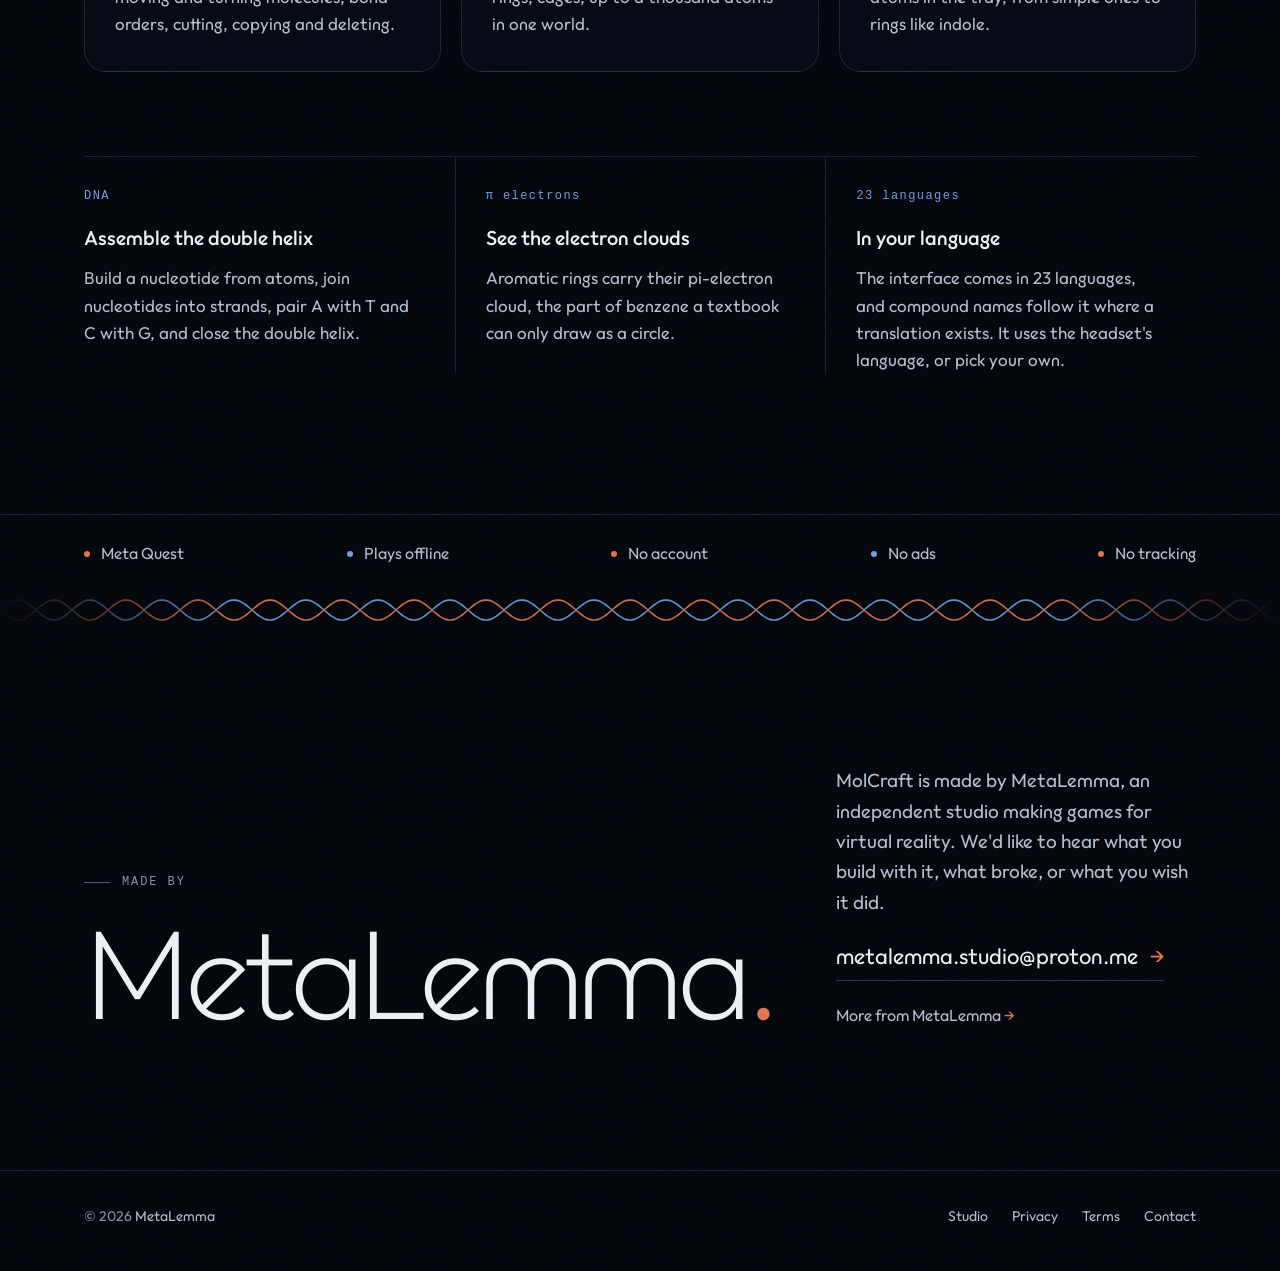
==== commit c608764e: "Write the studio name as MetaLemma; add the ski game in development Visible name, titles, meta tags " ====
--- a/molcraft/index.html
+++ b/molcraft/index.html
@@ -3,13 +3,13 @@
 <head>
 <meta charset="utf-8">
 <meta name="viewport" content="width=device-width, initial-scale=1">
-<title>MolCraft — build molecules atom by atom in VR · metalemma</title>
-<meta name="description" content="MolCraft is a VR game for Meta Quest from metalemma: pick up atoms, bond them into molecules, and see what you made.">
+<title>MolCraft — build molecules atom by atom in VR · MetaLemma</title>
+<meta name="description" content="MolCraft is a VR game for Meta Quest from MetaLemma: pick up atoms, bond them into molecules, and see what you made.">
 <meta name="theme-color" content="#02040a">
 <meta property="og:type" content="website">
-<meta property="og:site_name" content="metalemma">
+<meta property="og:site_name" content="MetaLemma">
 <meta property="og:title" content="MolCraft — build molecules atom by atom in VR">
-<meta property="og:description" content="A VR molecule-building game for Meta Quest, from metalemma.">
+<meta property="og:description" content="A VR molecule-building game for Meta Quest, from MetaLemma.">
 <meta property="og:url" content="https://metalemma.github.io/molcraft/">
 <meta property="og:image" content="https://metalemma.github.io/assets/og.jpg">
 <meta name="twitter:card" content="summary_large_image">
@@ -276,7 +276,7 @@
 
 <header class="bar">
   <div class="wrap">
-    <a class="studio-mark" href="../" aria-label="metalemma home"><span class="dot" aria-hidden="true"></span>metalemma</a>
+    <a class="studio-mark" href="../" aria-label="MetaLemma home"><span class="dot" aria-hidden="true"></span>MetaLemma</a>
     <nav aria-label="Site">
       <a class="opt" href="#molcraft">How it plays</a>
       <a class="opt" href="#modes">Modes</a>
@@ -506,12 +506,12 @@
     <div class="wrap">
       <div class="reveal">
         <span class="label">Made by</span>
-        <p class="studio-name" id="studio-title"><a href="../">metalemma<span>.</span></a></p>
+        <p class="studio-name" id="studio-title"><a href="../">MetaLemma<span>.</span></a></p>
       </div>
       <div class="reveal">
-        <p class="lede">MolCraft is made by metalemma, an independent studio making games for virtual reality. We'd like to hear what you build with it, what broke, or what you wish it did.</p>
+        <p class="lede">MolCraft is made by MetaLemma, an independent studio making games for virtual reality. We'd like to hear what you build with it, what broke, or what you wish it did.</p>
         <a class="mail" href="mailto:metalemma.studio@proton.me">metalemma.studio@proton.me <span aria-hidden="true">→</span></a>
-        <a class="studio-link" href="../">More from metalemma <span aria-hidden="true">→</span></a>
+        <a class="studio-link" href="../">More from MetaLemma <span aria-hidden="true">→</span></a>
       </div>
     </div>
   </section>
@@ -520,7 +520,7 @@
 
 <footer class="foot">
   <div class="wrap">
-    <span>© 2026 <a href="../">metalemma</a></span>
+    <span>© 2026 <a href="../">MetaLemma</a></span>
     <span class="links">
       <a href="../">Studio</a>
       <a href="privacy/">Privacy</a>
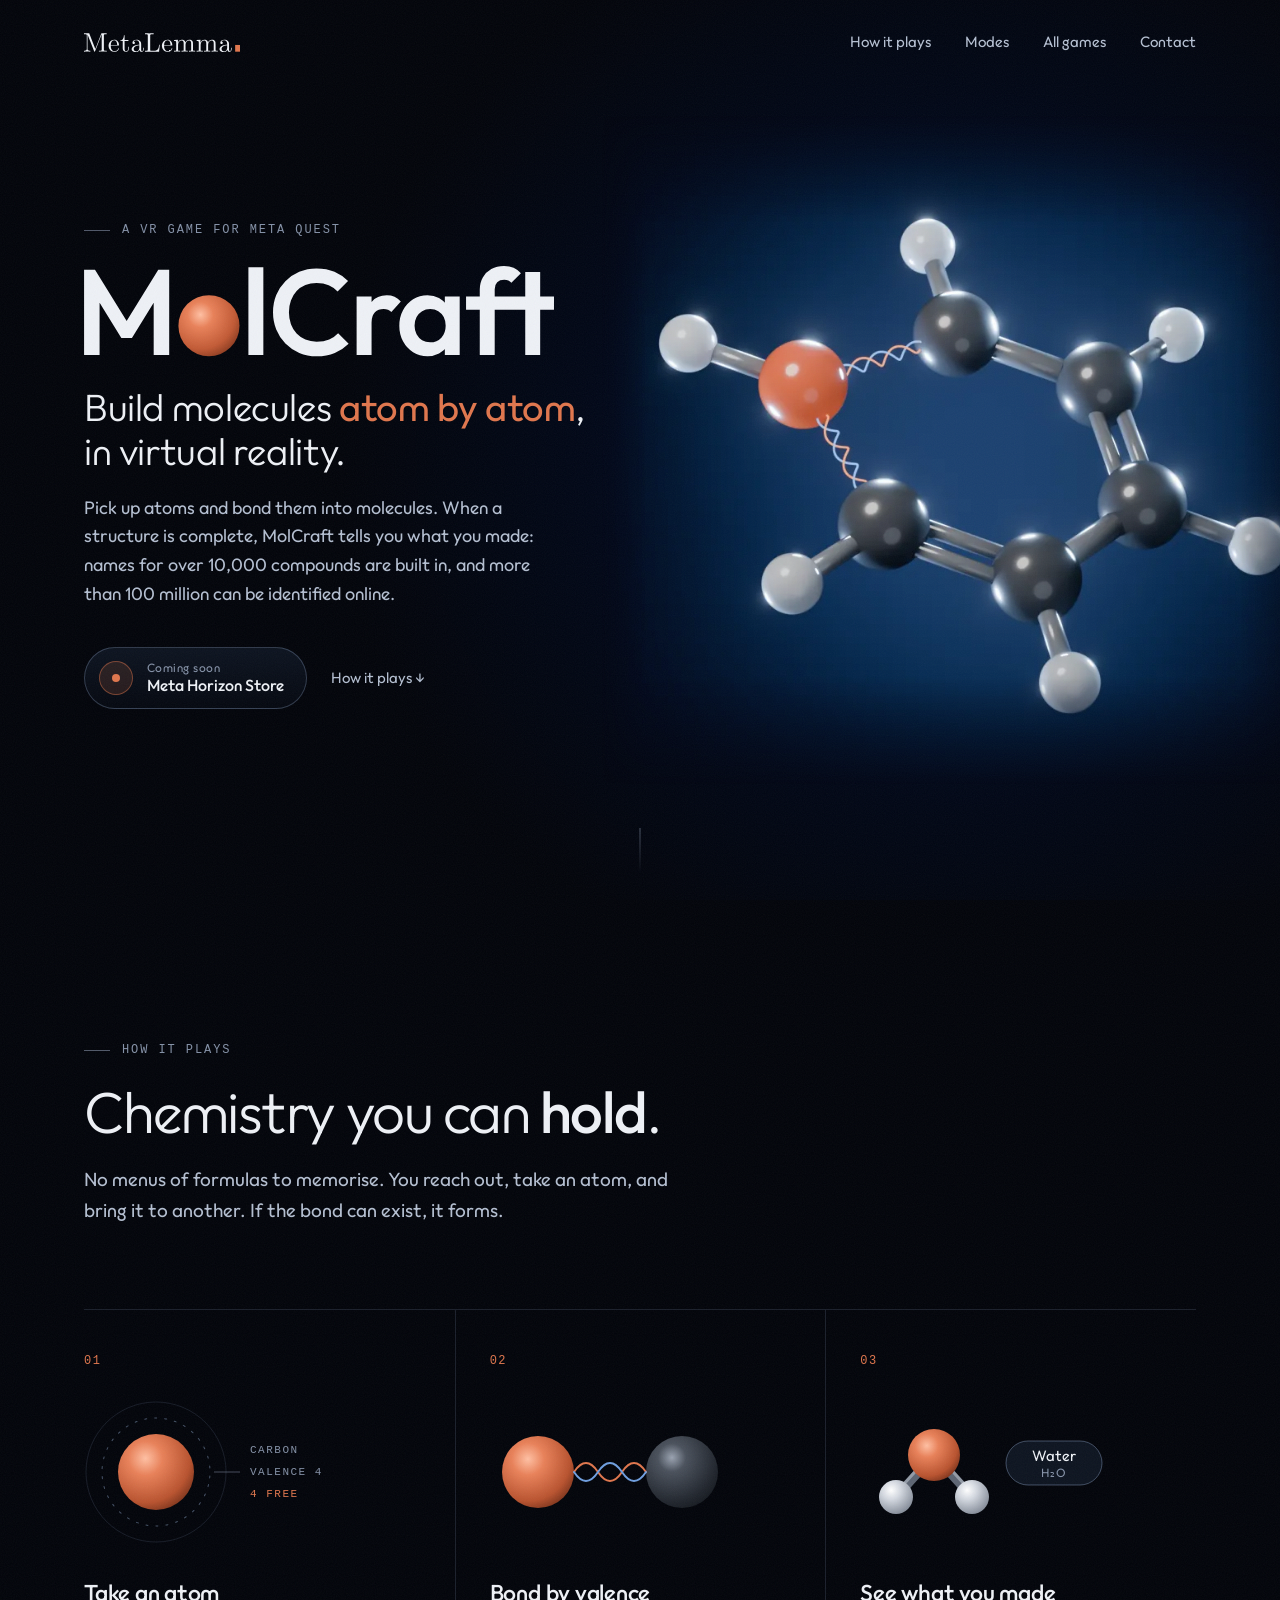
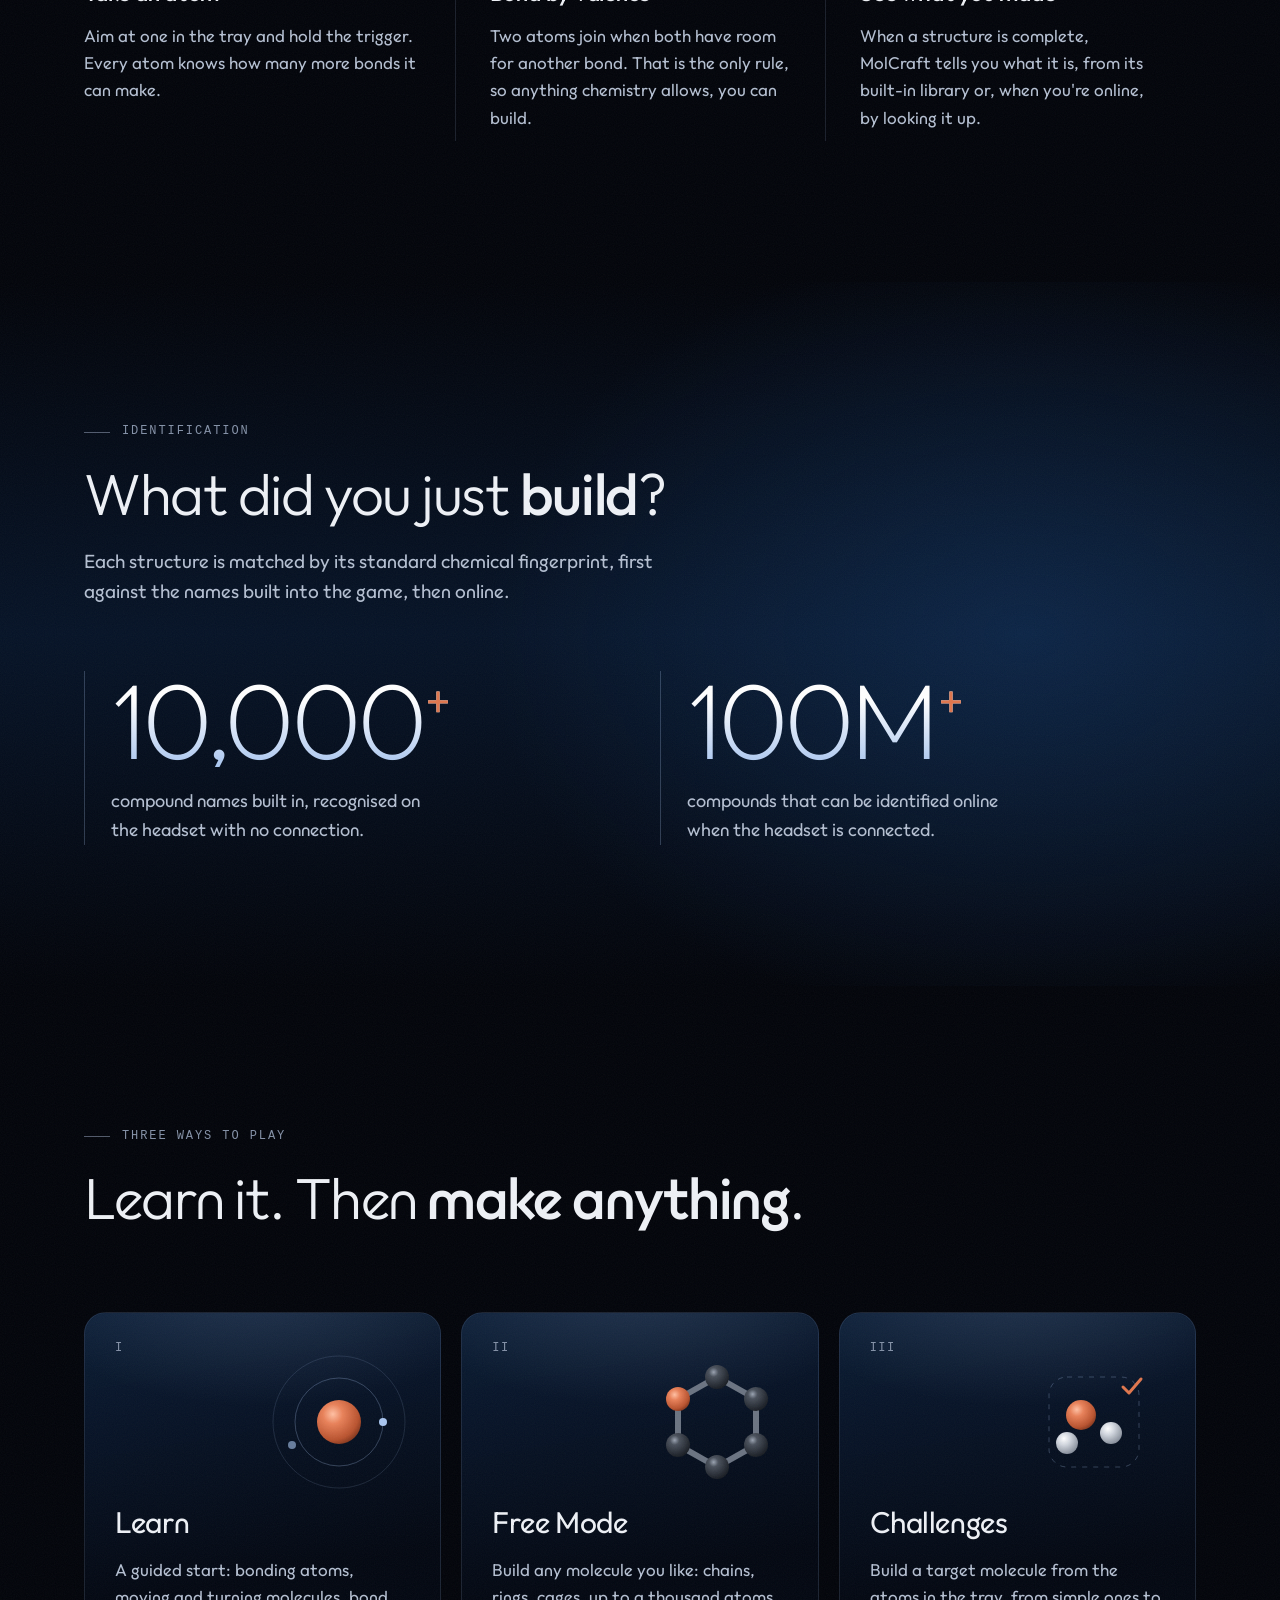
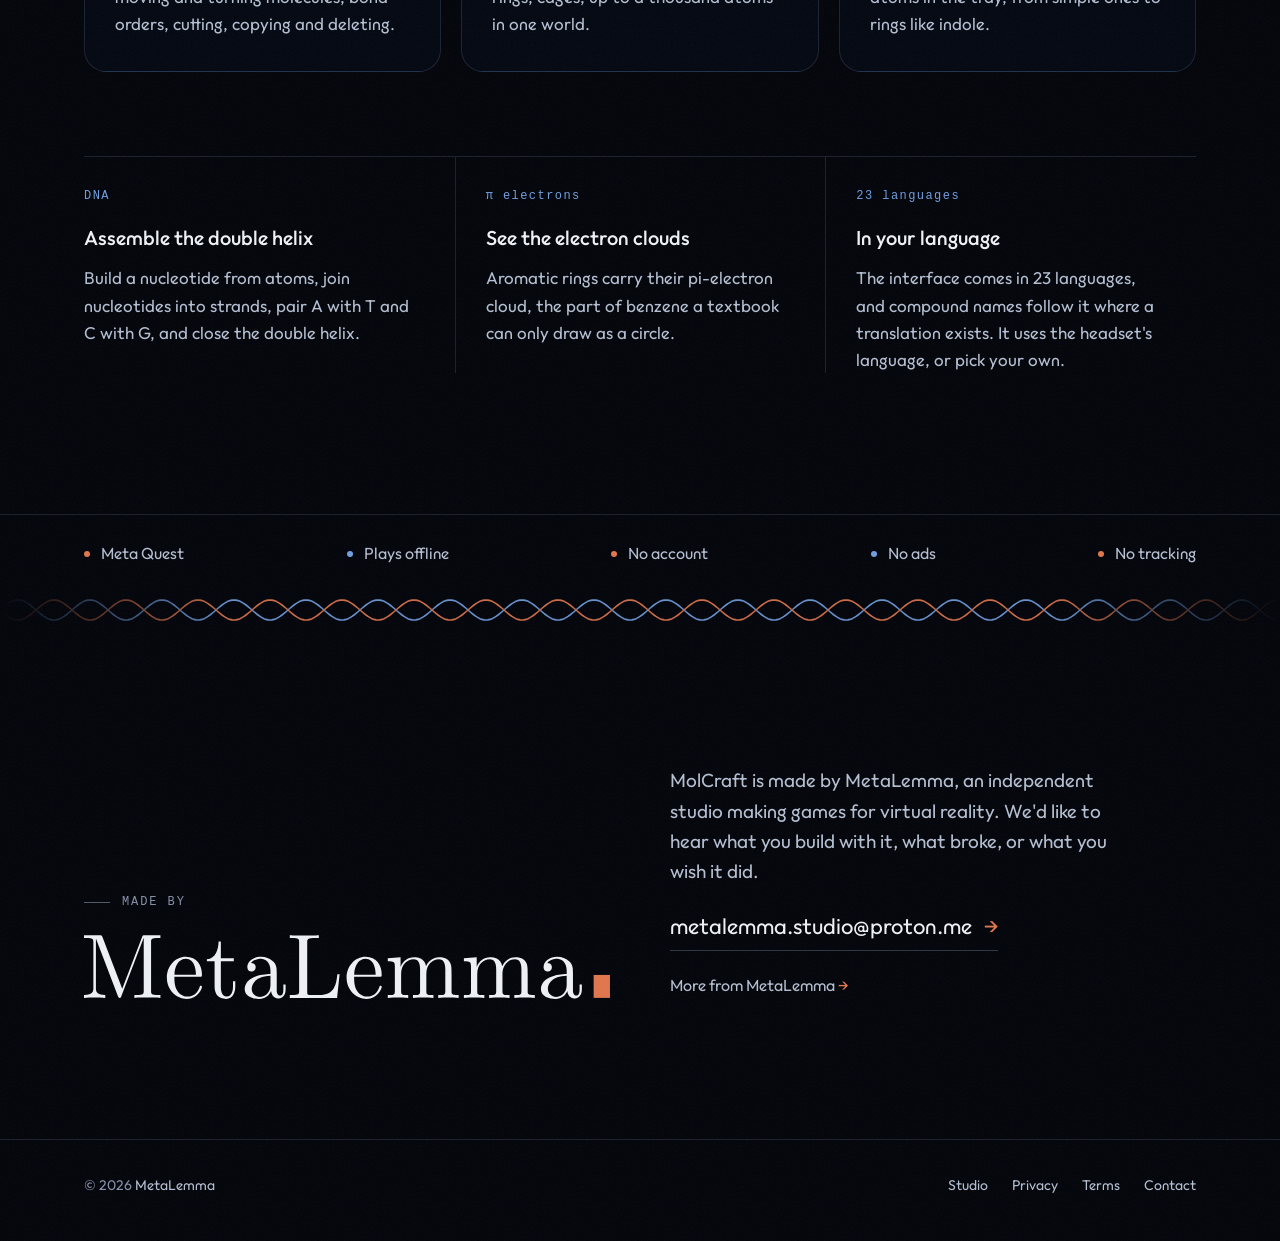
==== commit e2fbf1e9: "Use the MetaLemma wordmark and new favicons The header and the studio hero now show the Computer Mod" ====
--- a/molcraft/index.html
+++ b/molcraft/index.html
@@ -13,7 +13,8 @@
 <meta property="og:url" content="https://metalemma.github.io/molcraft/">
 <meta property="og:image" content="https://metalemma.github.io/assets/og.jpg">
 <meta name="twitter:card" content="summary_large_image">
-<link rel="icon" type="image/png" href="../assets/favicon.png">
+<link rel="icon" href="../assets/favicon.ico" sizes="16x16 32x32 48x48">
+<link rel="icon" type="image/svg+xml" href="../assets/favicon.svg">
 <link rel="apple-touch-icon" href="../assets/apple-touch-icon.png">
 <link rel="preload" href="../assets/outfit.woff2" as="font" type="font/woff2" crossorigin>
 <link rel="stylesheet" href="../assets/site.css">
@@ -216,7 +217,7 @@
     margin: 22px 0 0;
     font-size: clamp(56px, 10vw, 148px); line-height: .9; font-weight: 200; letter-spacing: -0.05em;
   }
-  .studio .studio-name span { color: var(--coral); }
+  .studio .studio-name img { display: block; width: min(100%, 6.06em); height: auto; }
   .studio p.lede { margin: 0 0 22px; color: var(--ink-2); font-size: 19px; max-width: 470px; }
   .mail {
     display: inline-flex; align-items: center; gap: 12px;
@@ -276,7 +277,7 @@
 
 <header class="bar">
   <div class="wrap">
-    <a class="studio-mark" href="../" aria-label="MetaLemma home"><span class="dot" aria-hidden="true"></span>MetaLemma</a>
+    <a class="studio-mark" href="../" aria-label="MetaLemma home"><img src="../assets/metalemma.svg" alt="" width="156" height="19"></a>
     <nav aria-label="Site">
       <a class="opt" href="#molcraft">How it plays</a>
       <a class="opt" href="#modes">Modes</a>
@@ -506,7 +507,7 @@
     <div class="wrap">
       <div class="reveal">
         <span class="label">Made by</span>
-        <p class="studio-name" id="studio-title"><a href="../">MetaLemma<span>.</span></a></p>
+        <p class="studio-name" id="studio-title"><a href="../"><img src="../assets/metalemma.svg" alt="MetaLemma" width="786" height="96"></a></p>
       </div>
       <div class="reveal">
         <p class="lede">MolCraft is made by MetaLemma, an independent studio making games for virtual reality. We'd like to hear what you build with it, what broke, or what you wish it did.</p>
--- a/assets/site.css
+++ b/assets/site.css
@@ -80,11 +80,7 @@
   color: var(--ink); text-decoration: none;
   font-weight: 500; font-size: 19px; letter-spacing: 0.01em;
 }
-.studio-mark .dot {
-  width: 11px; height: 11px; border-radius: 50%;
-  background: radial-gradient(circle at 35% 30%, #ffb393 0, var(--coral) 38%, #8f3c20 100%);
-  box-shadow: 0 0 14px rgba(224, 118, 77, 0.55);
-}
+.studio-mark img { display: block; height: 19px; width: auto; }
 .bar nav { display: flex; gap: clamp(16px, 3vw, 34px); }
 .bar nav a {
   color: var(--ink-2); text-decoration: none; font-size: 15px;
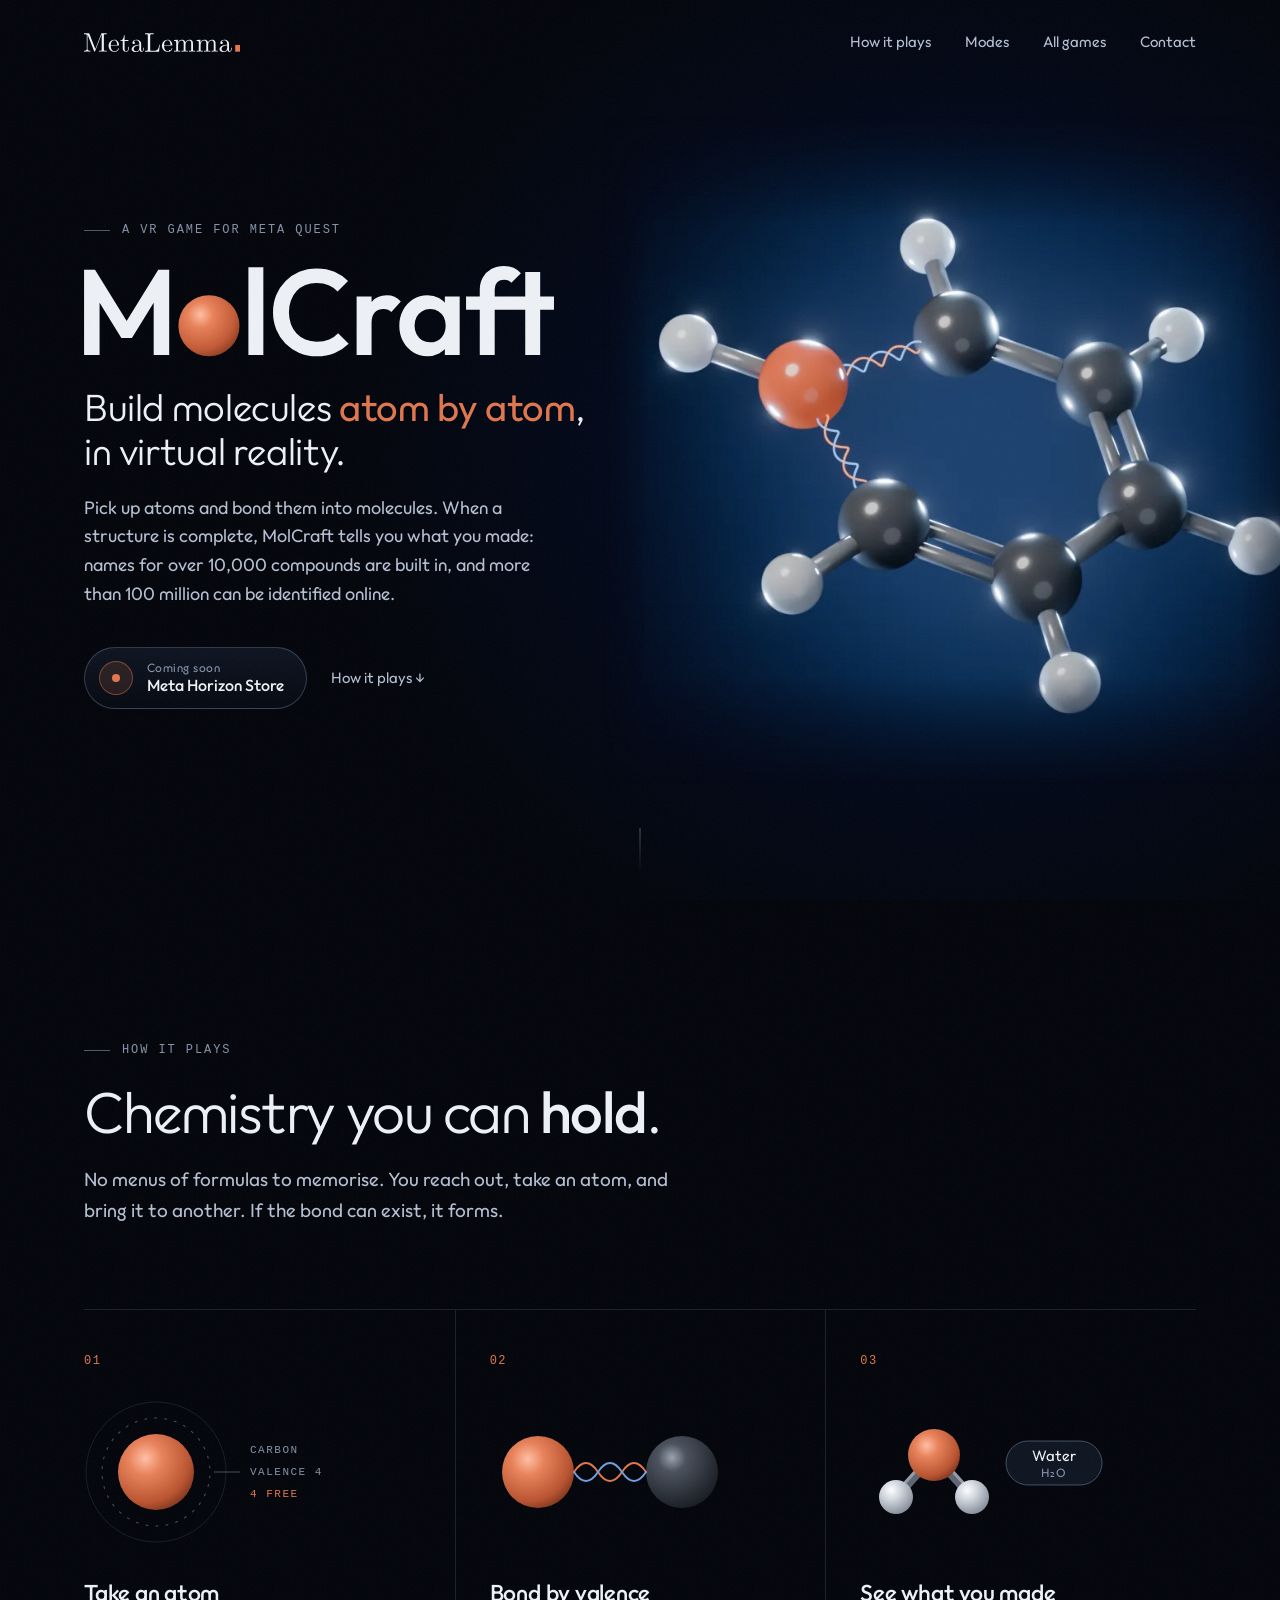
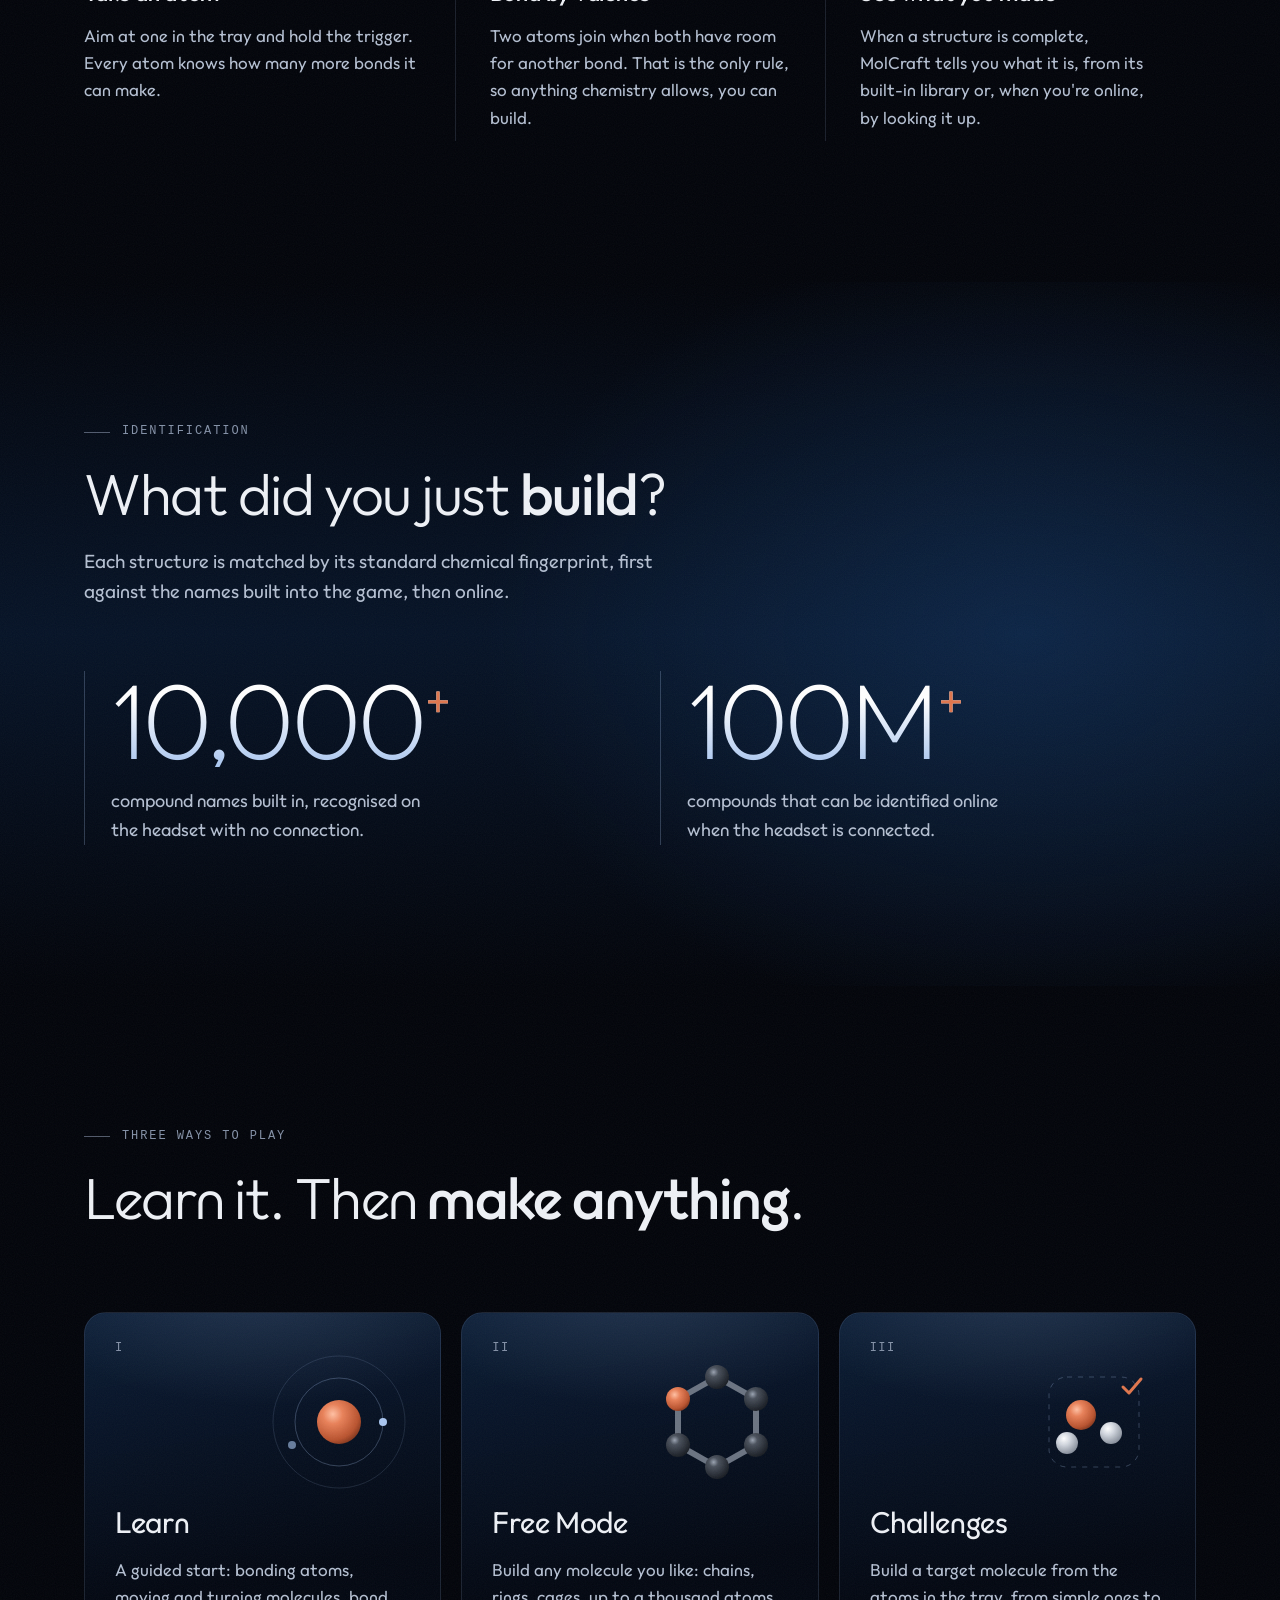
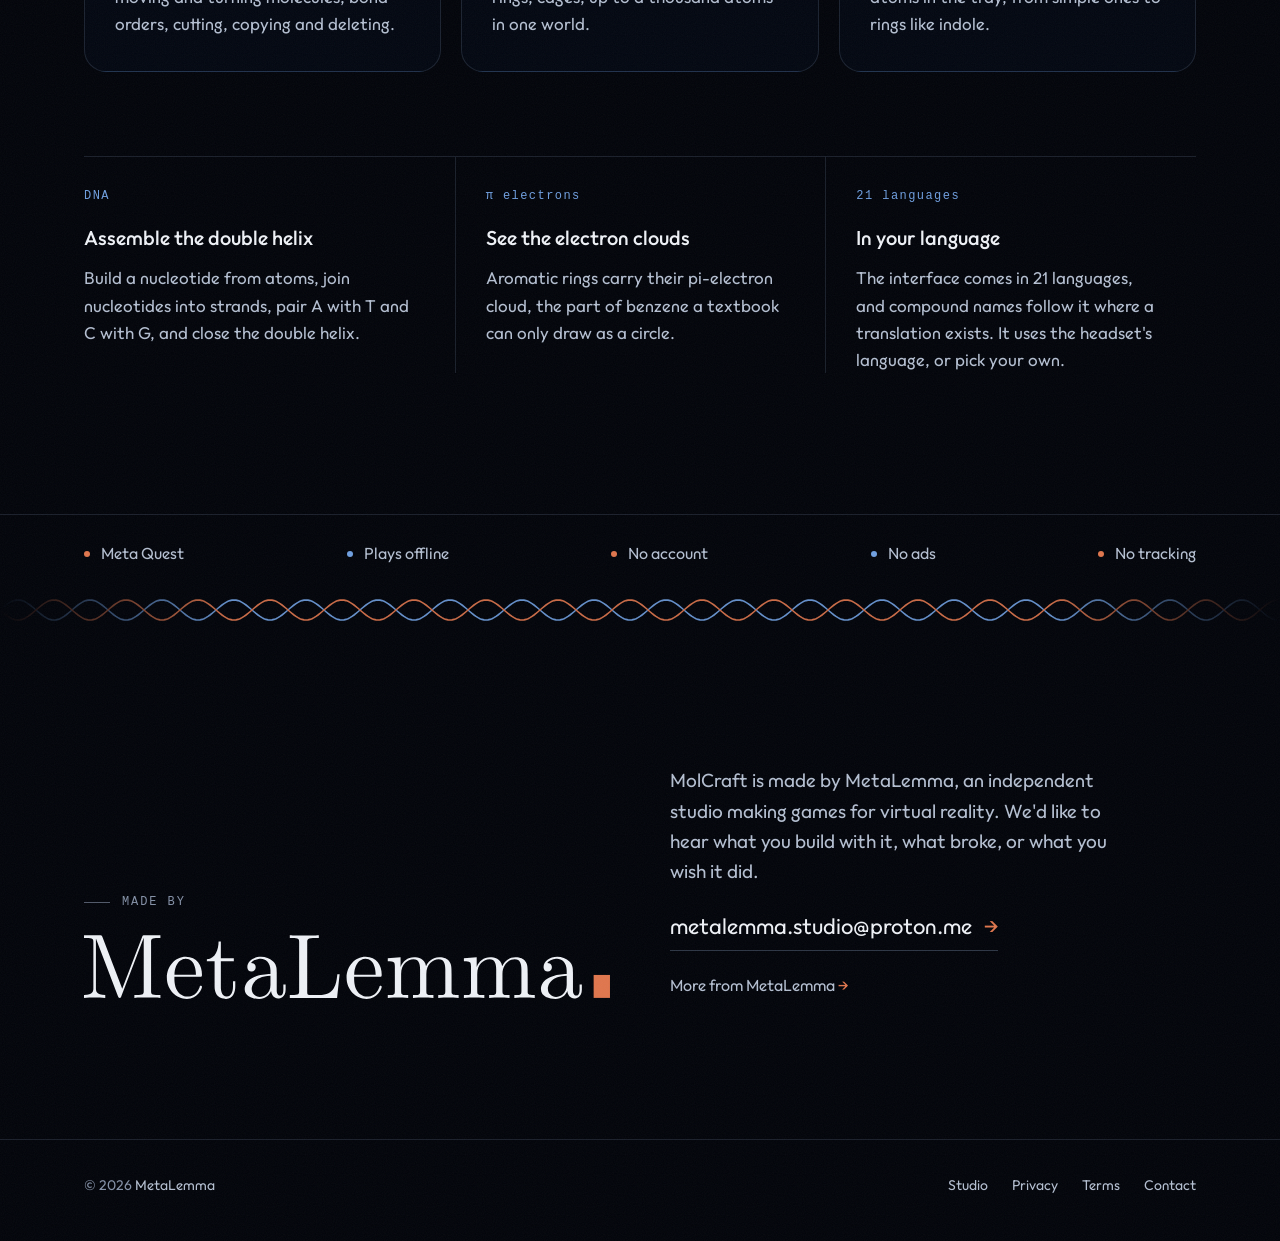
==== commit ea7ad78c: "MolCraft: count Chinese as one language, 21 in all" ====
--- a/molcraft/index.html
+++ b/molcraft/index.html
@@ -481,9 +481,9 @@
           <p>Aromatic rings carry their pi-electron cloud, the part of benzene a textbook can only draw as a circle.</p>
         </div>
         <div class="detail reveal">
-          <span class="k">23 languages</span>
+          <span class="k">21 languages</span>
           <h3>In your language</h3>
-          <p>The interface comes in 23 languages, and compound names follow it where a translation exists. It uses the headset's language, or pick your own.</p>
+          <p>The interface comes in 21 languages, and compound names follow it where a translation exists. It uses the headset's language, or pick your own.</p>
         </div>
       </div>
     </div>
